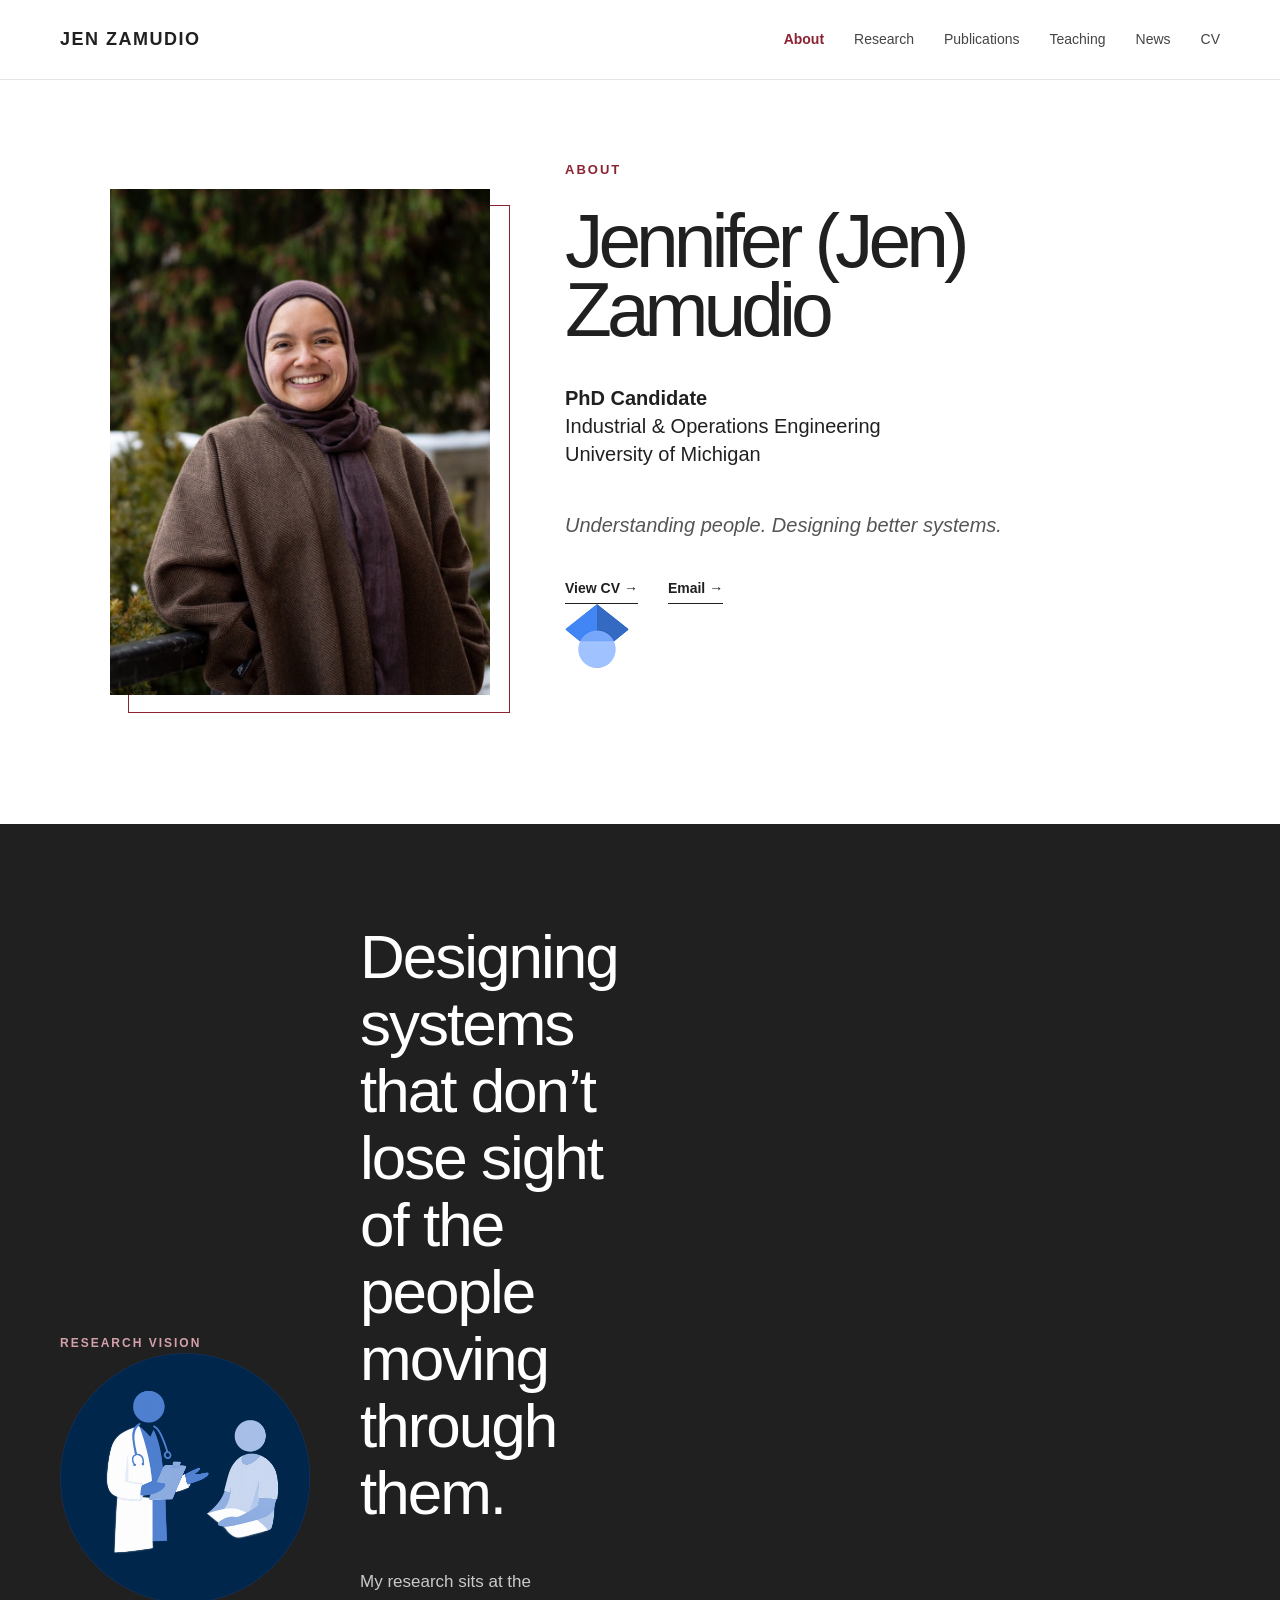
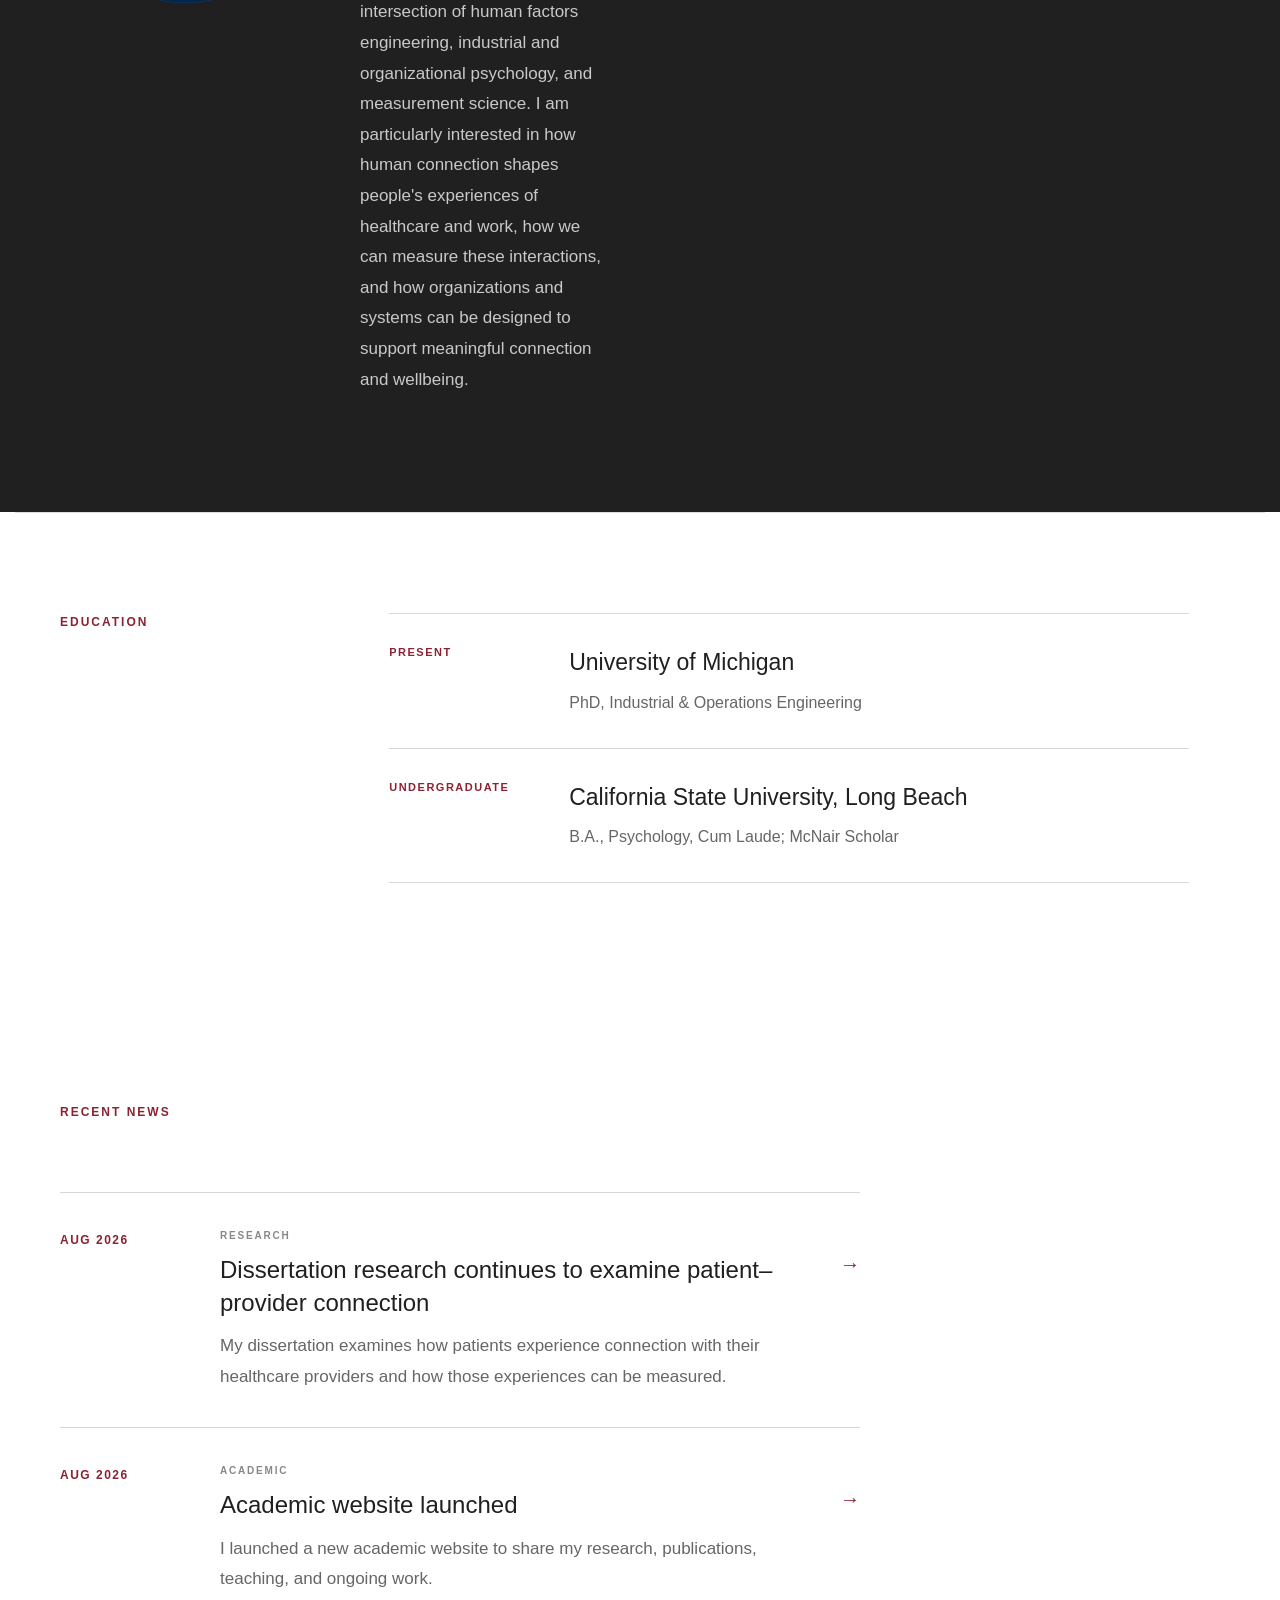
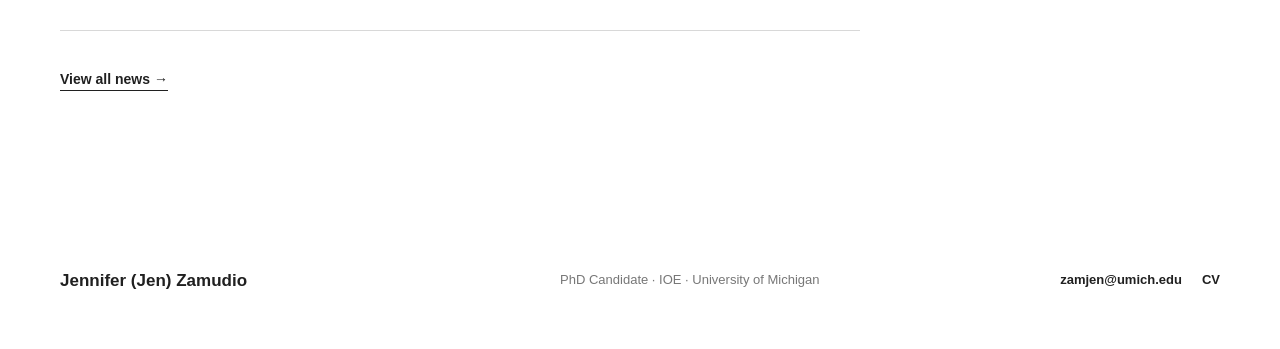
==== about.html @ b77c8943 "Update about.html" ====
<!DOCTYPE html>
<html lang="en">

<head>

    <meta charset="UTF-8">

    <meta
        name="viewport"
        content="width=device-width, initial-scale=1.0"
    >

    <title>About | Jen Zamudio</title>

    <link
        rel="stylesheet"
        href="style.css"
    >

</head>


<body>


<header class="site-header">

    <div class="nav-container">

        <a
            href="index.html"
            class="site-name"
        >
            JEN ZAMUDIO
        </a>


        <nav>
            <a href="about.html">About</a>
            <a href="research.html">Research</a>
            <a href="publications.html">Publications</a>
            <a href="teaching.html">Teaching</a>
            <a href="news.html">News</a>
            <a href="cv.html">CV</a>
        </nav>

    </div>

</header>



<main>


<!-- PROFILE HEADER -->

<section class="profile-header">

    <div class="profile-photo">

        <img
            src="jennifer-zamudio.jpg"
            alt="Jennifer Zamudio"
        >

    </div>


    <div class="profile-intro">

        <p class="eyebrow">
            ABOUT
        </p>

        <h1>
            Jennifer (Jen)<br>
            Zamudio
        </h1>

       <p class="profile-title">
    <b>PhD Candidate</b><br>
    <a href="https://ioe.engin.umich.edu/" target="_blank">
        Industrial & Operations Engineering<br>
        University of Michigan
    </a>
</p>

        <p class="profile-description">

          <em>Understanding people. Designing better systems.</em>

        </p>


        <div class="profile-links">

    <a href="cv.html">
        View CV →
    </a>

    <a href="mailto:zamjen@umich.edu">
        Email →
    </a>

</div>


<div class="social-links">

    <a
        href="https://scholar.google.com/citations?user=yQ9SQmwAAAAJ&hl=en"
        target="_blank"
        aria-label="Google Scholar"
    >
        <img
            src="google-scholar.png"
            alt="Google Scholar"
        >
    </a>


    <a
        href="https://www.linkedin.com/in/zamjen/"
        target="_blank"
        aria-label="LinkedIn"
    >
        <img
            src="linkedin.png"
            alt="LinkedIn"
        >
    </a>

</div>

    </div>

</section>


<!-- RESEARCH IDENTITY -->

    <section class="profile-highlight">

    <div class="research-vision-left">

        <div class="profile-highlight-label">
            RESEARCH VISION
        </div>

        <div class="research-photo">

            <img
                src="research-identity.png"
                alt="Research identity"
            >

        </div>

    </div>


    <div class="research-content">

        <blockquote>
            Designing systems that don’t lose sight of the people moving through them.
        </blockquote>

        <p>
            My research sits at the intersection of human factors engineering,
            industrial and organizational psychology, and measurement science.
            I am particularly interested in how human connection
            shapes people's experiences of healthcare and work,
            how we can measure these interactions,
            and how organizations and systems can be designed to
            support meaningful connection and wellbeing.
        </p>

    </div>

</section>

    
<!-- EDUCATION -->

<section class="profile-section education-section">

    <div class="profile-section-label">
        EDUCATION
    </div>


    <div class="profile-section-content">


        <div class="education-item">

            <div class="education-year">
                PRESENT
            </div>

            <div>

                <h3>
                    University of Michigan
                </h3>

                <p>
                    PhD, Industrial & Operations Engineering
                </p>

            </div>

        </div>


        <div class="education-item">

            <div class="education-year">
                UNDERGRADUATE
            </div>

            <div>

                <h3>
                    California State University, Long Beach
                </h3>

                <p>
                    B.A., Psychology, Cum Laude; McNair Scholar
                </p>

            </div>

        </div>


    </div>

</section>
<!-- =====================================================
     RECENT NEWS
     ===================================================== -->

<section class="recent-news">

    <div class="recent-news-header">

        <div class="featured-label">
            RECENT NEWS
        </div>

    </div>


    <!-- RECENT NEWS -->


    <div class="profile-section-content">

        <div id="homepage-news">
            <!-- News automatically inserted by main.js -->
        </div>


        <div class="recent-news-footer">

            <a href="news.html" class="text-link">
                View all news →
            </a>

        </div>

    </div>

</section>


<!-- FOOTER -->

<footer>

    <div class="footer-name">
        Jennifer (Jen) Zamudio
    </div>


    <div class="footer-info">

        PhD Candidate · IOE · University of Michigan

    </div>


    <div class="footer-links">

        <a href="mailto:">
            zamjen@umich.edu
        </a>

        <a href="cv.html">
            CV
        </a>

    </div>

</footer>


</main>


<script src="main.js"></script>


</body>

</html>
---- style.css ----
/* =========================================================
   JENNIFER ZAMUDIO — ACADEMIC WEBSITE
   ========================================================= */


/* =========================================================
   GLOBAL
   ========================================================= */

* {
    box-sizing: border-box;
}

html {
    scroll-behavior: smooth;
}

body {
    margin: 0;
    font-family: Arial, Helvetica, sans-serif;
    color: #202020;
    background: #ffffff;
    line-height: 1.6;
}

a {
    color: inherit;
    text-decoration: none;
}

img {
    max-width: 100%;
    display: block;
}


/* =========================================================
   HEADER
   ========================================================= */

.site-header {
    width: 100%;
    border-bottom: 1px solid #e5e5e5;
    background: #ffffff;
    position: relative;
    z-index: 10;
}

.nav-container {
    max-width: 1250px;
    margin: 0 auto;
    padding: 25px 45px;

    display: flex;
    align-items: center;
    justify-content: space-between;
    gap: 40px;
}

.site-name {
    font-size: 18px;
    font-weight: 700;
    letter-spacing: 1.5px;
    white-space: nowrap;
}

nav {
    display: flex;
    align-items: center;
    gap: 30px;
}

nav a {
    font-size: 14px;
    color: #444;
    transition: color 0.2s ease;
}

nav a:hover {
    color: #8b2332;
}

nav a.active {
    color: #8b2332;
    font-weight: 700;
}


/* =========================================================
   HOMEPAGE — HERO
   ========================================================= */

.hero {
    max-width: 1250px;
    margin: 0 auto;

    min-height: 650px;
    padding: 90px 45px;

    display: grid;
    grid-template-columns: 1.1fr 0.9fr;
    gap: 80px;
    align-items: center;
}

.hero-text {
    max-width: 700px;
}

.eyebrow {
    margin: 0 0 25px 0;

    font-size: 13px;
    font-weight: 700;
    letter-spacing: 2px;

    color: #8b2332;
}

.hero h1 {
    margin: 0;

    font-size: clamp(64px, 8vw, 112px);
    line-height: 0.9;
    letter-spacing: -5px;
    font-weight: 700;
}

.hero h2 {
    max-width: 650px;

    margin: 40px 0 25px;

    font-size: clamp(25px, 3vw, 40px);
    line-height: 1.2;
    font-weight: 400;
}

.hero-description {
    max-width: 600px;

    margin: 0;

    font-size: 18px;
    line-height: 1.7;
    color: #555;
}

.hero-buttons {
    margin-top: 40px;

    display: flex;
    align-items: center;
    gap: 30px;
}

.button {
    display: inline-block;

    padding: 14px 25px;

    background: #8b2332;
    color: white;

    font-size: 14px;
    font-weight: 700;

    transition: all 0.2s ease;
}

.button:hover {
    background: #651724;
    transform: translateY(-2px);
}

.text-link {
    font-size: 14px;
    font-weight: 700;

    border-bottom: 1px solid #202020;

    padding-bottom: 3px;

    transition: all 0.2s ease;
}

.text-link:hover {
    color: #8b2332;
    border-color: #8b2332;
}


/* =========================================================
   HOMEPAGE — HERO PHOTO
   ========================================================= */

.hero-image {
    width: 100%;
    position: relative;
}

.hero-image img {
    width: 100%;
    aspect-ratio: 4 / 5;

    object-fit: cover;

    display: block;

    filter: grayscale(8%);

    transition: transform 0.4s ease;
}

.hero-image::after {
    content: "";

    position: absolute;

    left: 18px;
    bottom: -18px;

    width: 100%;
    height: 100%;

    border: 1px solid #8b2332;

    z-index: -1;
}

.hero-image:hover img {
    transform: translate(-4px, -4px);
}


/* =========================================================
   HOMEPAGE — RECENT NEWS
   ========================================================= */

.recent-news {
    max-width: 1250px;
    margin: 0 auto;
    padding: 120px 45px;
}

.recent-news-header {
    display: grid;
    grid-template-columns: 0.35fr 1fr;
    gap: 80px;
    margin-bottom: 70px;
}

.recent-news-header h2 {
    max-width: 800px;
    margin: 0;

    font-size: clamp(38px, 5vw, 65px);
    line-height: 1.05;
    letter-spacing: -2px;
    font-weight: 500;
}

.recent-news-intro {
    max-width: 700px;
    margin: 35px 0 0;

    font-size: 18px;
    line-height: 1.7;
    color: #666;
}


/* ---------- NEWS ITEMS ---------- */

.homepage-news-item {
    display: grid;
    grid-template-columns: 120px 1fr auto;
    gap: 40px;

    padding: 35px 0;

    border-top: 1px solid #d8d8d8;

    align-items: start;

    transition: padding-left 0.2s ease;
}

.homepage-news-item:last-child {
    border-bottom: 1px solid #d8d8d8;
}

.homepage-news-item:hover {
    padding-left: 8px;
}

.homepage-news-date {
    padding-top: 3px;

    font-size: 12px;
    font-weight: 700;
    letter-spacing: 1.5px;

    color: #8b2332;
}

.homepage-news-content {
    max-width: 800px;
}

.homepage-news-category {
    display: block;

    margin-bottom: 10px;

    font-size: 10px;
    font-weight: 700;
    letter-spacing: 1.8px;

    color: #888;
}

.homepage-news-content h3 {
    margin: 0;

    font-size: 24px;
    line-height: 1.35;
    font-weight: 500;
}

.homepage-news-content p {
    max-width: 700px;

    margin: 12px 0 0;

    font-size: 15px;
    line-height: 1.7;

    color: #666;
}

.homepage-news-arrow {
    padding-top: 20px;

    font-size: 20px;
    font-weight: 700;

    color: #8b2332;

    transition: transform 0.2s ease;
}

.homepage-news-item:hover .homepage-news-arrow {
    transform: translateX(5px);
}

.recent-news-footer {
    margin-top: 35px;
}

/* =========================================================
   HOMEPAGE — RESEARCH INTRO
   ========================================================= */

.research-intro {
    background: #f5f5f3;

    padding: 110px 45px;
}

.research-intro > * {
    max-width: 1250px;
    margin-left: auto;
    margin-right: auto;
}

.section-label {
    margin-bottom: 25px;

    font-size: 12px;
    font-weight: 700;
    letter-spacing: 2px;

    color: #8b2332;
}

.research-intro > h2 {
    max-width: 850px;

    margin-top: 0;

    font-size: clamp(35px, 5vw, 62px);
    line-height: 1.1;
    letter-spacing: -2px;

    font-weight: 500;
}

.section-description {
    max-width: 700px;

    margin-top: 30px;

    color: #666;
    font-size: 18px;
}


/* =========================================================
   HOMEPAGE — RESEARCH CARDS
   ========================================================= */

.research-grid {
    max-width: 1250px;

    margin-top: 70px;

    display: grid;
    grid-template-columns: repeat(3, 1fr);
    gap: 25px;
}

.research-card {
    display: flex;
    flex-direction: column;

    min-height: 360px;

    padding: 35px;

    background: white;

    border-top: 4px solid #8b2332;

    transition:
        transform 0.25s ease,
        box-shadow 0.25s ease;
}

.research-card:hover {
    transform: translateY(-6px);

    box-shadow:
        0 15px 35px rgba(0, 0, 0, 0.08);
}

.card-number {
    font-size: 13px;
    color: #8b2332;
    font-weight: 700;
}

.research-card h3 {
    margin: 50px 0 20px;

    font-size: 30px;
    line-height: 1.15;
}

.research-card p {
    margin: 0;

    color: #666;
    font-size: 16px;
}

.card-link {
    margin-top: auto;

    padding-top: 30px;

    font-size: 14px;
    font-weight: 700;
}


/* =========================================================
   HOMEPAGE — FEATURED RESEARCH
   ========================================================= */

.featured {
    max-width: 1250px;

    margin: 0 auto;

    padding: 120px 45px;

    display: grid;

    grid-template-columns: 0.35fr 1fr;

    gap: 80px;
}

.featured-label {
    font-size: 12px;
    font-weight: 700;
    letter-spacing: 2px;
    color: #8b2332;
}

.featured-content {
    max-width: 800px;
}

.featured-kicker {
    margin: 0 0 20px;

    font-size: 12px;
    font-weight: 700;
    letter-spacing: 2px;

    color: #888;
}

.featured h2 {
    margin: 0;

    font-size: clamp(38px, 5vw, 65px);

    line-height: 1.05;

    letter-spacing: -2px;

    font-weight: 500;
}

.featured-content > p:not(.featured-kicker) {
    max-width: 700px;

    margin: 35px 0;

    font-size: 18px;

    color: #666;
}


/* =========================================================
   HOMEPAGE — APPROACH
   ========================================================= */

.approach {
    background: #202020;

    color: white;

    padding: 100px 45px;
}

.approach > .section-label {
    max-width: 1250px;

    margin-left: auto;
    margin-right: auto;

    color: #d4a0aa;
}

.approach-grid {
    max-width: 1250px;

    margin: 50px auto 0;

    display: grid;

    grid-template-columns: repeat(3, 1fr);

    gap: 60px;
}

.approach-grid h3 {
    margin: 0 0 20px;

    font-size: 28px;

    font-weight: 500;
}

.approach-grid p {
    margin: 0;

    color: #c8c8c8;

    font-size: 16px;
}


/* =========================================================
   PUBLICATIONS PAGE
   ========================================================= */


/* ---------- PUBLICATIONS HERO ---------- */

.publications-page {
    width: 100%;
}

.publications-hero {
    max-width: 1250px;
    margin: 0 auto;

    padding: 100px 45px 85px;
}

.publications-hero .section-label {
    margin-bottom: 25px;
}

.publications-hero h1 {
    max-width: 950px;

    margin: 0;

    font-size: clamp(45px, 6vw, 78px);

    line-height: 1.02;

    letter-spacing: -3px;

    font-weight: 500;
}

.publications-intro {
    max-width: 700px;

    margin: 35px 0 25px;

    color: #666;

    font-size: 19px;

    line-height: 1.75;
}

.scholar-link {
    display: inline-block;

    margin-top: 15px;

    font-size: 14px;

    font-weight: 700;

    border-bottom: 1px solid #202020;

    padding-bottom: 4px;

    transition:
        color 0.2s ease,
        border-color 0.2s ease;
}

.scholar-link:hover {
    color: #8b2332;

    border-color: #8b2332;
}


/* ---------- PUBLICATION FILTERS ---------- */

.publication-filters {
    background: #f5f5f3;

    padding: 55px 45px 60px;

    border-top: 1px solid #e5e5e5;

    border-bottom: 1px solid #e5e5e5;
}

.filter-label {
    max-width: 1250px;

    margin: 0 auto 25px;

    font-size: 11px;

    font-weight: 700;

    letter-spacing: 2px;

    color: #777;
}

.filter-buttons {
    max-width: 1250px;

    margin: 0 auto;

    display: flex;

    flex-wrap: wrap;

    gap: 10px;
}

.filter-button {
    appearance: none;

    border: 1px solid #cfcfcf;

    background: #ffffff;

    color: #444;

    padding: 10px 17px;

    font-family: inherit;

    font-size: 11px;

    font-weight: 700;

    letter-spacing: 1px;

    cursor: pointer;

    transition:
        background 0.2s ease,
        color 0.2s ease,
        border-color 0.2s ease;
}

.filter-button:hover {
    border-color: #8b2332;

    color: #8b2332;
}

.filter-button.active {
    background: #8b2332;

    border-color: #8b2332;

    color: #ffffff;
}


/* ---------- PUBLICATION SECTIONS ---------- */

.publication-section {
    max-width: 1250px;

    margin: 0 auto;

    padding: 105px 45px;
}

.publication-section + .publication-section {
    border-top: 1px solid #e0e0e0;
}

.publication-section-heading {
    max-width: 850px;

    margin-bottom: 60px;
}

.publication-section-heading .section-label {
    margin-bottom: 20px;
}

.publication-section-heading h2 {
    margin: 0;

    font-size: clamp(38px, 5vw, 62px);

    line-height: 1.05;

    letter-spacing: -2px;

    font-weight: 500;
}

.publication-section-heading > p:not(.section-label) {
    max-width: 700px;

    margin: 25px 0 0;

    color: #666;

    font-size: 17px;

    line-height: 1.75;
}


/* ---------- PUBLICATION CARD ---------- */

.publication {
    display: grid;

    grid-template-columns: 100px 1fr;

    gap: 45px;

    padding: 50px 0;

    border-top: 1px solid #d8d8d8;

    transition:
        opacity 0.2s ease,
        transform 0.2s ease;
}

.publication:last-child {
    border-bottom: 1px solid #d8d8d8;
}

.publication-year {
    padding-top: 5px;

    font-size: 13px;

    font-weight: 700;

    letter-spacing: 1px;

    color: #8b2332;
}

.publication-content {
    max-width: 850px;
}

.publication-status {
    margin: 0 0 12px;

    font-size: 11px;

    font-weight: 700;

    letter-spacing: 1.8px;

    color: #8b2332;
}

.publication-content h3 {
    margin: 0;

    font-size: 25px;

    line-height: 1.35;

    font-weight: 500;

    color: #202020;
}

.authors {
    margin: 18px 0 0;

    font-size: 15px;

    line-height: 1.6;

    color: #555;
}

.journal {
    margin: 10px 0 0;

    font-size: 15px;

    color: #666;
}


/* =========================================================
   PUBLICATION TAGS
   ========================================================= */

.publication-tags {
    display: flex;
    flex-wrap: wrap;
    gap: 8px;
    margin-top: 22px;
}

.publication-tags .tag {
    display: inline-block;

    padding: 5px 9px;

    border: 1px solid #d6d6d6;
    background: #fafafa;

    color: #555;

    font-size: 10px;
    font-weight: 700;
    letter-spacing: 1.2px;
    line-height: 1.2;

    white-space: nowrap;

    transition:
        color 0.2s ease,
        border-color 0.2s ease,
        background 0.2s ease;
}

/* ALL TAGS behave identically */

.publication-tags .tag:hover {
    color: #8b2332;
    border-color: #8b2332;
    background: #ffffff;
}

/* ---------- PAPER LINKS ---------- */

.paper-link {
    display: inline-block;

    margin-top: 28px;

    font-size: 12px;

    font-weight: 700;

    letter-spacing: 0.5px;

    border-bottom: 1px solid #202020;

    padding-bottom: 3px;

    transition:
        color 0.2s ease,
        border-color 0.2s ease;
}

.paper-link:hover {
    color: #8b2332;

    border-color: #8b2332;
}


/* ---------- RESEARCH IN PROGRESS ---------- */

.research-in-progress {
    background: #f5f5f3;

    max-width: none;

    padding-left: max(45px, calc((100% - 1160px) / 2));

    padding-right: max(45px, calc((100% - 1160px) / 2));
}

.research-in-progress .publication {
    max-width: 1250px;
}


/* =========================================================
   ABOUT / PROFILE PAGE
   ========================================================= */


/* ---------- PROFILE HEADER ---------- */

.profile-header {
    max-width: 1150px;
    margin: 0 auto;

    padding: 80px 45px 100px;

    display: grid;

    grid-template-columns: 380px 1fr;

    gap: 75px;

    align-items: center;
}

.profile-photo {
    position: relative;

    width: 380px;

    max-width: 100%;
}

.profile-photo img {
    width: 100%;

    aspect-ratio: 3 / 4;

    object-fit: cover;

    display: block;
}

.profile-photo::after {
    content: "";

    position: absolute;

    left: 18px;
    bottom: -18px;

    width: 100%;
    height: 100%;

    border: 1px solid #8b2332;

    z-index: -1;
}

.profile-intro {
    max-width: 650px;
}

.profile-intro h1 {
    margin: 0;

    font-size: clamp(55px, 6vw, 82px);

    line-height: 0.9;

    letter-spacing: -5px;

    font-weight: 500;
}

.profile-title {
    margin: 40px 0 5px;

    font-size: 20px;

    line-height: 1.4;

    font-weight: 500;
}

.profile-affiliation {
    margin: 0;

    color: #777;

    font-size: 16px;
}

.profile-description {
    max-width: 600px;

    margin-top: 40px;

    font-size: 20px;

    line-height: 1.7;

    color: #555;
}

.profile-links {
    display: flex;

    gap: 30px;

    margin-top: 35px;
}

.profile-links a {
    font-size: 14px;

    font-weight: 700;

    border-bottom: 1px solid #202020;

    padding-bottom: 4px;
}

.profile-links a:hover {
    color: #8b2332;

    border-color: #8b2332;
}


/* ---------- PROFILE SECTIONS ---------- */

.profile-section {
    padding: 100px 45px;

    border-top: 1px solid #dedede;

    display: grid;

    grid-template-columns: 0.3fr 1fr;

    gap: 80px;

    max-width: 1250px;

    margin: 0 auto;
}

.profile-section-label,
.profile-highlight-label {
    font-size: 12px;

    font-weight: 700;

    letter-spacing: 2px;

    color: #8b2332;
}

.profile-section-content {
    max-width: 800px;
}

.profile-section-content h2 {
    margin: 0 0 30px;

    font-size: clamp(35px, 5vw, 60px);

    line-height: 1.05;

    letter-spacing: -2px;

    font-weight: 500;
}

.profile-section-content p {
    max-width: 750px;

    font-size: 17px;

    line-height: 1.8;

    color: #666;
}


/* ---------- INTERESTS ---------- */

.interest-list {
    margin-top: 55px;

    border-top: 1px solid #d8d8d8;
}

.interest-list div {
    padding: 20px 0;

    border-bottom: 1px solid #d8d8d8;

    display: flex;

    align-items: center;

    gap: 30px;

    font-size: 17px;

    font-weight: 500;
}

.interest-list span {
    width: 35px;

    font-size: 12px;

    font-weight: 700;

    color: #8b2332;
}


/* ---------- RESEARCH VISION ---------- */

.profile-highlight {
    background: #202020;

    color: white;

    padding: 100px max(45px, calc((100% - 1160px) / 2));

    display: grid;

    grid-template-columns: 0.3fr 250px 1fr;

    gap: 50px;

    align-items: center;
}

.profile-highlight blockquote {
    margin: 0;

    max-width: 850px;

    font-size: clamp(35px, 5vw, 62px);

    line-height: 1.08;

    letter-spacing: -2px;

    font-weight: 400;
}

.profile-highlight p {
    max-width: 700px;

    margin-top: 40px;

    color: #c9c9c9;

    font-size: 17px;

    line-height: 1.8;
}

.profile-highlight-label {
    color: #d4a0aa;
}


/* ---------- EDUCATION ---------- */

.education-item {
    display: grid;

    grid-template-columns: 150px 1fr;

    gap: 30px;

    padding: 30px 0;

    border-top: 1px solid #d8d8d8;
}

.education-item:last-child {
    border-bottom: 1px solid #d8d8d8;
}

.education-year {
    font-size: 11px;

    font-weight: 700;

    letter-spacing: 1.5px;

    color: #8b2332;
}

.education-item h3 {
    margin: 0 0 8px;

    font-size: 23px;

    font-weight: 500;
}

.education-item p {
    margin: 0;

    font-size: 16px;

    color: #666;
}


/* ---------- BACKGROUND ---------- */

.background-section {
    padding-bottom: 130px;
}


/* =========================================================
   FOOTER
   ========================================================= */

footer {
    max-width: 1250px;

    margin: 0 auto;

    padding: 55px 45px;

    display: grid;

    grid-template-columns: 1fr 1fr auto;

    align-items: center;

    gap: 30px;
}

.footer-name {
    font-size: 17px;
    font-weight: 700;
}

.footer-info {
    color: #777;
    font-size: 13px;
}

.footer-links {
    display: flex;
    gap: 20px;
}

.footer-links a {
    font-size: 13px;
    font-weight: 700;
}

.footer-links a:hover {
    color: #8b2332;
}


/* =========================================================
   TABLET — 900px
   ========================================================= */

@media (max-width: 900px) {

    /* ---------- HEADER ---------- */

    .nav-container {
        padding: 20px 25px;
    }

    nav {
        gap: 15px;
    }

    nav a {
        font-size: 12px;
    }


    /* ---------- HOMEPAGE ---------- */

    .hero {
        grid-template-columns: 1fr;

        padding: 70px 25px;

        gap: 50px;
    }

    .hero-image-placeholder {
        max-width: 450px;
    }

    .research-intro {
        padding: 80px 25px;
    }

    .research-grid {
        grid-template-columns: 1fr;
    }

    .featured {
        padding: 90px 25px;

        grid-template-columns: 1fr;

        gap: 30px;
    }

    .approach {
        padding: 80px 25px;
    }

    .approach-grid {
        grid-template-columns: 1fr;

        gap: 45px;
    }

       /* ---------- RECENT NEWS ---------- */

    .recent-news {
        padding: 70px 20px;
    }

    .recent-news-header h2 {
        font-size: 42px;
    }

    .recent-news-intro {
        font-size: 16px;
    }

    .homepage-news-item {
        grid-template-columns: 1fr auto;
        gap: 8px 20px;
        padding: 30px 0;
    }

    .homepage-news-date {
        grid-column: 1 / -1;
    }

    .homepage-news-content h3 {
        font-size: 21px;
    }

    .homepage-news-content p {
        font-size: 14px;
    }

    .homepage-news-arrow {
        grid-column: 2;
        grid-row: 2;
    }

    /* ---------- PUBLICATIONS ---------- */

    .publications-hero {
        padding: 75px 25px 65px;
    }

    .publication-filters {
        padding: 45px 25px 50px;
    }

    .publication-section {
        padding: 80px 25px;
    }

    .publication {
        grid-template-columns: 75px 1fr;

        gap: 30px;
    }

    .research-in-progress {
        padding-left: 25px;
        padding-right: 25px;
    }


    /* ---------- ABOUT ---------- */

    .profile-header {
        padding: 70px 25px 100px;

        grid-template-columns: 1fr;

        gap: 60px;
    }

    .profile-photo {
        max-width: 500px;
    }

    .profile-section {
        padding: 80px 25px;

        grid-template-columns: 1fr;

        gap: 35px;
    }

    .profile-highlight {
        padding: 80px 25px;

        grid-template-columns: 1fr;

        gap: 35px;
    }


    /* ---------- FOOTER ---------- */

    footer {
        padding: 45px 25px;

        grid-template-columns: 1fr;
    }
}


/* =========================================================
   MOBILE — 600px
   ========================================================= */

@media (max-width: 600px) {

    /* ---------- HEADER ---------- */

    .nav-container {
        flex-direction: column;
        align-items: flex-start;
    }

    nav {
        flex-wrap: wrap;

        gap: 12px 18px;
    }


    /* ---------- HOMEPAGE ---------- */

    .hero {
        padding-top: 55px;
    }

    .hero h1 {
        font-size: 65px;

        letter-spacing: -3px;
    }

    .hero h2 {
        font-size: 27px;
    }

    .hero-description {
        font-size: 16px;
    }

    .hero-buttons {
        flex-direction: column;

        align-items: flex-start;

        gap: 20px;
    }

    .research-intro > h2 {
        font-size: 40px;
    }

    .featured h2 {
        font-size: 42px;
    }


    /* ---------- PUBLICATIONS ---------- */

    .publications-hero {
        padding: 60px 20px 55px;
    }

    .publications-hero h1 {
        font-size: 43px;

        letter-spacing: -2px;
    }

    .publications-intro {
        font-size: 16px;

        line-height: 1.7;
    }

    .publication-filters {
        padding: 40px 20px 45px;
    }

    .filter-buttons {
        gap: 8px;
    }

    .filter-button {
        padding: 9px 12px;

        font-size: 9px;
    }

    .publication-section {
        padding: 65px 20px;
    }

    .publication-section-heading {
        margin-bottom: 40px;
    }

    .publication-section-heading h2 {
        font-size: 40px;
    }

    .publication-section-heading > p:not(.section-label) {
        font-size: 16px;
    }

    .publication {
        grid-template-columns: 1fr;

        gap: 12px;

        padding: 35px 0;
    }

    .publication-year {
        padding-top: 0;

        font-size: 12px;
    }

    .publication-content h3 {
        font-size: 21px;

        line-height: 1.4;
    }

    .authors,
    .journal {
        font-size: 14px;
    }

    .publication-tags {
        margin-top: 20px;

        gap: 6px;
    }

    .tag {
        font-size: 8px;

        padding: 5px 7px;
    }

    .research-in-progress {
        padding-left: 20px;
        padding-right: 20px;
    }


    /* ---------- ABOUT ---------- */

    .profile-header {
        padding-top: 55px;
    }

    .profile-intro h1 {
        font-size: 65px;

        letter-spacing: -3px;
    }

    .profile-description {
        font-size: 17px;
    }

    .profile-section-content h2 {
        font-size: 40px;
    }

    .profile-highlight blockquote {
        font-size: 40px;
    }

    .education-item {
        grid-template-columns: 1fr;

        gap: 8px;
    }

    .interest-list div {
        align-items: flex-start;
    }
}


/* =========================================================
   VERY SMALL SCREENS — 400px
   ========================================================= */

@media (max-width: 400px) {

    .site-name {
        font-size: 16px;
    }

    nav {
        gap: 10px 14px;
    }

    nav a {
        font-size: 11px;
    }

    .hero h1 {
        font-size: 57px;
    }

    .publications-hero h1 {
        font-size: 38px;
    }

    .publication-content h3 {
        font-size: 20px;
    }

    .filter-button {
        padding: 8px 10px;
    }
}

/* =========================================================
   RESEARCH PAGE
   ========================================================= */


/* ---------- RESEARCH HERO ---------- */

.research-page {
    width: 100%;
}

.research-page-hero {
    max-width: 1250px;
    margin: 0 auto;

    padding: 100px 45px 115px;
}

.research-page-hero-inner {
    max-width: 1050px;
}

.research-page-hero h1 {
    max-width: 950px;

    margin: 0;

    font-size: clamp(52px, 7vw, 90px);

    line-height: 0.98;

    letter-spacing: -4px;

    font-weight: 500;
}

.research-page-intro {
    max-width: 720px;

    margin: 40px 0 0;

    color: #666;

    font-size: 20px;

    line-height: 1.75;
}


/* ---------- RESEARCH PROGRAM ---------- */

.research-program {
    background: #f5f5f3;

    padding: 110px max(45px, calc((100% - 1160px) / 2));

    display: grid;

    grid-template-columns: 0.3fr 1fr;

    gap: 80px;
}

.research-program-label {
    font-size: 12px;

    font-weight: 700;

    letter-spacing: 2px;

    color: #8b2332;
}

.research-program-content {
    max-width: 800px;
}

.research-program-content h2 {
    margin: 0 0 35px;

    font-size: clamp(38px, 5vw, 62px);

    line-height: 1.05;

    letter-spacing: -2px;

    font-weight: 500;
}

.research-program-content p {
    max-width: 720px;

    margin: 0 0 25px;

    color: #666;

    font-size: 17px;

    line-height: 1.8;
}

.research-program-content blockquote {
    max-width: 760px;

    margin: 45px 0 0;

    padding-left: 30px;

    border-left: 3px solid #8b2332;

    font-size: clamp(25px, 3vw, 38px);

    line-height: 1.3;

    letter-spacing: -1px;

    font-weight: 400;

    color: #202020;
}


/* ---------- RESEARCH AREAS ---------- */

.research-areas {
    max-width: 1250px;

    margin: 0 auto;

    padding: 120px 45px;
}

.research-areas-header {
    max-width: 800px;

    margin-bottom: 70px;
}

.research-areas-header h2 {
    margin: 0;

    font-size: clamp(40px, 5vw, 65px);

    line-height: 1.05;

    letter-spacing: -2px;

    font-weight: 500;
}

.research-area-grid {
    display: grid;

    grid-template-columns: repeat(3, 1fr);

    gap: 25px;
}

.research-area-card {
    min-height: 390px;

    padding: 35px;

    border-top: 4px solid #8b2332;

    background: #f5f5f3;

    display: flex;

    flex-direction: column;
}

.research-area-number {
    font-size: 13px;

    font-weight: 700;

    color: #8b2332;
}

.research-area-card h3 {
    margin: 45px 0 20px;

    font-size: 29px;

    line-height: 1.15;

    font-weight: 500;
}

.research-area-card p {
    margin: 0;

    color: #666;

    font-size: 16px;

    line-height: 1.7;
}

.research-area-keywords {
    margin-top: auto;

    padding-top: 30px;

    color: #888;

    font-size: 11px;

    line-height: 1.6;

    letter-spacing: 0.3px;
}


/* ---------- PROJECTS ---------- */

.projects-section {
    max-width: 1250px;

    margin: 0 auto;

    padding: 120px 45px;
}

.projects-header {
    max-width: 850px;

    margin-bottom: 75px;
}

.projects-header h2 {
    margin: 0;

    font-size: clamp(40px, 5vw, 65px);

    line-height: 1.05;

    letter-spacing: -2px;

    font-weight: 500;
}

.projects-header > p:not(.section-label) {
    max-width: 700px;

    margin: 30px 0 0;

    color: #666;

    font-size: 17px;

    line-height: 1.75;
}


/* ---------- PROJECT ROW ---------- */

.project-list {
    border-top: 1px solid #d8d8d8;
}

.research-project {
    border-bottom: 1px solid #d8d8d8;
}


/* ---------- PROJECT TOGGLE ---------- */

.project-toggle {
    width: 100%;

    padding: 32px 0;

    border: 0;

    background: transparent;

    color: #202020;

    display: grid;

    grid-template-columns: 60px 1fr auto 35px;

    align-items: center;

    gap: 25px;

    text-align: left;

    font-family: inherit;

    cursor: pointer;
}

.project-toggle:hover .project-title {
    color: #8b2332;
}

.project-number {
    font-size: 12px;

    font-weight: 700;

    color: #8b2332;
}

.project-title {
    font-size: 25px;

    line-height: 1.3;

    font-weight: 500;

    transition: color 0.2s ease;
}

.project-type {
    font-size: 10px;

    font-weight: 700;

    letter-spacing: 1.5px;

    color: #888;

    text-align: right;
}

.project-arrow {
    width: 30px;

    height: 30px;

    border: 1px solid #cfcfcf;

    display: flex;

    align-items: center;

    justify-content: center;

    font-size: 20px;

    font-weight: 300;

    line-height: 1;

    transition:
        transform 0.25s ease,
        background 0.25s ease,
        color 0.25s ease,
        border-color 0.25s ease;
}


/* ---------- EXPANDED PROJECT ---------- */

.project-toggle[aria-expanded="true"] .project-arrow {
    transform: rotate(45deg);

    background: #8b2332;

    color: white;

    border-color: #8b2332;
}

.project-details {
    display: grid;

    grid-template-rows: 0fr;

    transition: grid-template-rows 0.35s ease;
}

.project-details-inner {
    overflow: hidden;

    min-height: 0;

    display: grid;

    grid-template-columns: 1fr 280px;

    gap: 80px;

    padding-left: 85px;

    padding-right: 55px;
}

.project-toggle[aria-expanded="true"] + .project-details {
    grid-template-rows: 1fr;
}

.project-toggle[aria-expanded="true"] + .project-details .project-details-inner {
    padding-bottom: 55px;
}


/* ---------- PROJECT CONTENT ---------- */

.project-details-main {
    max-width: 720px;
}

.project-kicker {
    margin: 0 0 15px;

    font-size: 11px;

    font-weight: 700;

    letter-spacing: 1.8px;

    color: #8b2332;
}

.project-details-main h3 {
    margin: 0 0 30px;

    font-size: 35px;

    line-height: 1.15;

    letter-spacing: -1px;

    font-weight: 500;
}

.project-details-main p:not(.project-kicker) {
    margin: 0 0 22px;

    color: #666;

    font-size: 16px;

    line-height: 1.8;
}


/* ---------- PROJECT META ---------- */

.project-details-meta {
    border-top: 1px solid #d8d8d8;
}

.project-details-meta div {
    padding: 20px 0;

    border-bottom: 1px solid #d8d8d8;
}

.project-details-meta span {
    display: block;

    margin-bottom: 6px;

    font-size: 10px;

    font-weight: 700;

    letter-spacing: 1.5px;

    color: #8b2332;
}

.project-details-meta strong {
    display: block;

    font-size: 14px;

    line-height: 1.5;

    font-weight: 500;

    color: #555;
}


/* ---------- RESEARCH METHODS ---------- */

.research-methods {
    background: #202020;

    color: white;

    padding: 110px max(45px, calc((100% - 1160px) / 2));

    display: grid;

    grid-template-columns: 0.3fr 1fr;

    gap: 80px;
}

.research-methods-label {
    font-size: 12px;

    font-weight: 700;

    letter-spacing: 2px;

    color: #d4a0aa;
}

.research-methods-content {
    max-width: 850px;
}

.research-methods-content h2 {
    margin: 0 0 65px;

    font-size: clamp(40px, 5vw, 65px);

    line-height: 1.05;

    letter-spacing: -2px;

    font-weight: 400;
}

.research-method-grid {
    display: grid;

    grid-template-columns: repeat(3, 1fr);

    gap: 50px;
}

.research-method {
    border-top: 1px solid #555;

    padding-top: 25px;
}

.research-method > span {
    font-size: 11px;

    font-weight: 700;

    letter-spacing: 1px;

    color: #d4a0aa;
}

.research-method h3 {
    margin: 30px 0 15px;

    font-size: 28px;

    font-weight: 400;
}

.research-method p {
    margin: 0;

    color: #c8c8c8;

    font-size: 15px;

    line-height: 1.7;
}


/* ---------- COLLABORATION ---------- */

.research-collaboration {
    max-width: 1250px;

    margin: 0 auto;

    padding: 120px 45px 140px;
}

.research-collaboration h2 {
    max-width: 850px;

    margin: 0;

    font-size: clamp(40px, 5vw, 65px);

    line-height: 1.05;

    letter-spacing: -2px;

    font-weight: 500;
}

.research-collaboration > p:not(.section-label) {
    max-width: 700px;

    margin: 35px 0;

    color: #666;

    font-size: 17px;

    line-height: 1.8;
}


/* =========================================================
   RESEARCH PAGE — TABLET
   ========================================================= */

@media (max-width: 900px) {

    .research-page-hero {
        padding: 75px 25px 90px;
    }

    .research-program {
        padding: 80px 25px;

        grid-template-columns: 1fr;

        gap: 35px;
    }

    .research-areas {
        padding: 90px 25px;
    }

    .research-area-grid {
        grid-template-columns: 1fr;
    }

    .research-area-card {
        min-height: auto;
    }

    .projects-section {
        padding: 90px 25px;
    }

    .project-toggle {
        grid-template-columns: 50px 1fr 30px;

        gap: 20px;
    }

    .project-type {
        display: none;
    }

    .project-details-inner {
        grid-template-columns: 1fr;

        gap: 45px;

        padding-left: 70px;

        padding-right: 30px;
    }

    .research-methods {
        padding: 80px 25px;

        grid-template-columns: 1fr;

        gap: 35px;
    }

    .research-collaboration {
        padding: 90px 25px 110px;
    }
}


/* =========================================================
   RESEARCH PAGE — MOBILE
   ========================================================= */

@media (max-width: 600px) {

    .research-page-hero {
        padding: 60px 20px 70px;
    }

    .research-page-hero h1 {
        font-size: 45px;

        letter-spacing: -2px;
    }

    .research-page-intro {
        margin-top: 30px;

        font-size: 17px;
    }

    .research-program {
        padding: 65px 20px;
    }

    .research-program-content h2 {
        font-size: 40px;
    }

    .research-program-content blockquote {
        font-size: 27px;

        padding-left: 20px;
    }

    .research-areas {
        padding: 70px 20px;
    }

    .research-areas-header {
        margin-bottom: 45px;
    }

    .research-areas-header h2 {
        font-size: 40px;
    }

    .research-area-card {
        padding: 30px;
    }

    .research-area-card h3 {
        margin-top: 35px;

        font-size: 27px;
    }

    .projects-section {
        padding: 70px 20px;
    }

    .projects-header {
        margin-bottom: 50px;
    }

    .projects-header h2 {
        font-size: 40px;
    }

    .project-toggle {
        grid-template-columns: 35px 1fr 30px;

        gap: 12px;

        padding: 25px 0;
    }

    .project-title {
        font-size: 19px;
    }

    .project-number {
        font-size: 10px;
    }

    .project-details-inner {
        padding-left: 47px;

        padding-right: 10px;

        gap: 35px;
    }

    .project-toggle[aria-expanded="true"] + .project-details .project-details-inner {
        padding-bottom: 40px;
    }

    .project-details-main h3 {
        font-size: 28px;
    }

    .project-details-main p:not(.project-kicker) {
        font-size: 15px;
    }

    .research-methods {
        padding: 70px 20px;
    }

    .research-methods-content h2 {
        font-size: 40px;

        margin-bottom: 45px;
    }

    .research-method-grid {
        grid-template-columns: 1fr;

        gap: 40px;
    }

    .research-collaboration {
        padding: 70px 20px 90px;
    }

    .research-collaboration h2 {
        font-size: 40px;
    }
}

/* =========================================================
   NEWS PAGE
   ========================================================= */

.news-page {
    width: 100%;
}


/* ---------- NEWS HERO ---------- */

.news-hero {
    max-width: 1250px;
    margin: 0 auto;

    padding: 100px 45px 85px;
}

.news-hero .section-label {
    margin-bottom: 25px;
}

.news-hero h1 {
    max-width: 900px;

    margin: 0;

    font-size: clamp(48px, 6vw, 80px);

    line-height: 1.02;

    letter-spacing: -3px;

    font-weight: 500;
}

.news-intro {
    max-width: 700px;

    margin: 35px 0 0;

    color: #666;

    font-size: 19px;

    line-height: 1.75;
}


/* ---------- NEWS ARCHIVE ---------- */

.news-archive {
    max-width: 1250px;

    margin: 0 auto;

    padding: 0 45px 120px;
}

.news-section-label {
    padding: 25px 0;

    border-top: 1px solid #202020;
    border-bottom: 1px solid #d8d8d8;

    font-size: 11px;

    font-weight: 700;

    letter-spacing: 2px;

    color: #8b2332;
}


/* ---------- NEWS ITEM ---------- */

.news-item {
    border-bottom: 1px solid #d8d8d8;
}

.news-item-header {
    display: grid;

    grid-template-columns: 110px 1fr 40px;

    gap: 35px;

    align-items: start;

    padding: 35px 0;

    cursor: pointer;
}

.news-date {
    padding-top: 4px;

    font-size: 12px;

    font-weight: 700;

    letter-spacing: 1.5px;

    color: #8b2332;
}

.news-item-title {
    margin: 0;

    font-size: 25px;

    line-height: 1.35;

    font-weight: 500;

    color: #202020;
}

.news-item-summary {
    margin: 10px 0 0;

    color: #666;

    font-size: 15px;

    line-height: 1.6;
}

.news-toggle {
    width: 32px;
    height: 32px;

    border: 1px solid #cfcfcf;

    display: flex;

    align-items: center;
    justify-content: center;

    font-size: 18px;

    color: #8b2332;

    transition:
        background 0.2s ease,
        color 0.2s ease,
        transform 0.2s ease;
}

.news-item-header:hover .news-toggle {
    background: #8b2332;

    color: white;

    border-color: #8b2332;
}


/* ---------- EXPANDED NEWS ---------- */

.news-item-details {
    display: none;

    padding: 0 75px 40px 145px;

    max-width: 950px;
}

.news-item.open .news-item-details {
    display: block;
}

.news-item.open .news-toggle {
    transform: rotate(45deg);

    background: #8b2332;

    color: white;

    border-color: #8b2332;
}

.news-item-details p {
    margin: 0 0 20px;

    color: #555;

    font-size: 16px;

    line-height: 1.8;
}

.news-item-details p:last-child {
    margin-bottom: 0;
}

.news-item-details a {
    color: #8b2332;

    font-weight: 700;

    border-bottom: 1px solid #8b2332;
}

.news-item-details a:hover {
    color: #651724;

    border-color: #651724;
}


/* ---------- NEWS CATEGORIES ---------- */

.news-category {
    display: inline-block;

    margin-top: 20px;

    padding: 5px 9px;

    border: 1px solid #d6d6d6;

    background: #fafafa;

    color: #555;

    font-size: 9px;

    font-weight: 700;

    letter-spacing: 1.2px;
}


/* =========================================================
   NEWS — TABLET
   ========================================================= */

@media (max-width: 900px) {

    .news-hero {
        padding: 75px 25px 65px;
    }

    .news-archive {
        padding: 0 25px 90px;
    }

    .news-item-header {
        grid-template-columns: 85px 1fr 35px;

        gap: 25px;
    }

    .news-item-details {
        padding-left: 110px;
        padding-right: 45px;
    }
}


/* =========================================================
   NEWS — MOBILE
   ========================================================= */

@media (max-width: 600px) {

    .news-hero {
        padding: 60px 20px 55px;
    }

    .news-hero h1 {
        font-size: 43px;

        letter-spacing: -2px;
    }

    .news-intro {
        font-size: 16px;
    }

    .news-archive {
        padding: 0 20px 70px;
    }

    .news-item-header {
        grid-template-columns: 1fr 35px;

        gap: 15px;

        padding: 30px 0;
    }

    .news-date {
        grid-column: 1 / -1;

        padding-top: 0;
    }

    .news-item-title {
        font-size: 21px;
    }

    .news-item-summary {
        font-size: 14px;
    }

    .news-item-details {
        padding: 0 0 30px;
    }

    .news-item-details p {
        font-size: 15px;
    }
}

/* =========================================================
   TEACHING PAGE
   ========================================================= */


/* ---------- TEACHING HERO ---------- */

.teaching-hero {
    max-width: 1250px;
    margin: 0 auto;
    padding: 100px 45px 90px;
}

.teaching-hero-inner {
    max-width: 1000px;
}

.teaching-hero h1 {
    max-width: 900px;

    margin: 0;

    font-size: clamp(48px, 6vw, 78px);

    line-height: 1.02;

    letter-spacing: -3px;

    font-weight: 500;
}

.teaching-intro {
    max-width: 700px;

    margin: 35px 0 0;

    color: #666;

    font-size: 19px;

    line-height: 1.75;
}


/* ---------- TEACHING PHILOSOPHY ---------- */

.teaching-philosophy {
    background: #f5f5f3;

    padding: 100px max(45px, calc((100% - 1160px) / 2));

    display: grid;

    grid-template-columns: 0.3fr 1fr;

    gap: 80px;
}

.teaching-section-label {
    font-size: 12px;

    font-weight: 700;

    letter-spacing: 2px;

    color: #8b2332;
}

.teaching-philosophy-content {
    max-width: 800px;
}

.teaching-philosophy-content h2 {
    margin: 0 0 35px;

    font-size: clamp(38px, 5vw, 62px);

    line-height: 1.05;

    letter-spacing: -2px;

    font-weight: 500;
}

.teaching-philosophy-content p {
    max-width: 750px;

    margin: 0 0 25px;

    font-size: 17px;

    line-height: 1.8;

    color: #666;
}


/* ---------- TEACHING EXPERIENCE ---------- */

.teaching-section {
    max-width: 1250px;

    margin: 0 auto;

    padding: 105px 45px;

    display: grid;

    grid-template-columns: 0.3fr 1fr;

    gap: 80px;
}

.teaching-section-content {
    max-width: 850px;
}

.teaching-list {
    border-top: 1px solid #d8d8d8;
}

.teaching-entry {
    display: grid;

    grid-template-columns: 170px 1fr;

    gap: 45px;

    padding: 40px 0;

    border-bottom: 1px solid #d8d8d8;
}

.teaching-entry-meta {
    display: flex;

    flex-direction: column;

    gap: 8px;
}

.teaching-entry-year {
    font-size: 11px;

    font-weight: 700;

    letter-spacing: 1.5px;

    color: #8b2332;
}

.teaching-entry-type {
    font-size: 9px;

    font-weight: 700;

    letter-spacing: 1.3px;

    color: #888;
}

.teaching-entry-main h3 {
    margin: 0;

    font-size: 27px;

    line-height: 1.25;

    font-weight: 500;
}

.teaching-entry-role {
    margin: 10px 0 20px;

    font-size: 14px;

    font-weight: 700;

    color: #555;
}

.teaching-entry-main p:not(.teaching-entry-role) {
    max-width: 700px;

    margin: 0 0 15px;

    color: #666;

    font-size: 16px;

    line-height: 1.75;
}

.teaching-entry-main p:last-child {
    margin-bottom: 0;
}


/* ---------- MENTORING ---------- */

.teaching-section-alt {
    background: #f5f5f3;

    max-width: none;

    padding-left: max(45px, calc((100% - 1160px) / 2));

    padding-right: max(45px, calc((100% - 1160px) / 2));
}

.teaching-section-alt .teaching-section-content {
    max-width: 850px;
}

.teaching-section-alt h2 {
    margin: 0 0 30px;

    font-size: clamp(38px, 5vw, 60px);

    line-height: 1.05;

    letter-spacing: -2px;

    font-weight: 500;
}

.teaching-large-text {
    max-width: 750px;

    margin: 0;

    font-size: 18px;

    line-height: 1.8;

    color: #666;
}

.mentoring-grid {
    margin-top: 60px;

    display: grid;

    grid-template-columns: repeat(3, 1fr);

    gap: 25px;
}

.mentoring-card {
    min-height: 280px;

    padding: 30px;

    background: #ffffff;

    border-top: 4px solid #8b2332;

    display: flex;

    flex-direction: column;
}

.mentoring-number {
    font-size: 12px;

    font-weight: 700;

    color: #8b2332;
}

.mentoring-card h3 {
    margin: 40px 0 18px;

    font-size: 23px;

    line-height: 1.2;

    font-weight: 500;
}

.mentoring-card p {
    margin: 0;

    color: #666;

    font-size: 15px;

    line-height: 1.7;
}


/* ---------- FACULTY DEVELOPMENT ---------- */

.teaching-development {
    max-width: 1250px;

    margin: 0 auto;

    padding: 105px 45px;

    display: grid;

    grid-template-columns: 0.3fr 1fr;

    gap: 80px;
}

.teaching-development-content {
    max-width: 850px;
}

.teaching-development-content h2 {
    max-width: 800px;

    margin: 0 0 30px;

    font-size: clamp(38px, 5vw, 60px);

    line-height: 1.05;

    letter-spacing: -2px;

    font-weight: 500;
}

.teaching-development-content > p {
    max-width: 700px;

    margin: 0 0 55px;

    color: #666;

    font-size: 17px;

    line-height: 1.8;
}

.development-list {
    border-top: 1px solid #d8d8d8;
}

.development-item {
    display: grid;

    grid-template-columns: 150px 1fr;

    gap: 30px;

    padding: 30px 0;

    border-bottom: 1px solid #d8d8d8;
}

.development-year {
    font-size: 11px;

    font-weight: 700;

    letter-spacing: 1.5px;

    color: #8b2332;
}

.development-item h3 {
    margin: 0 0 8px;

    font-size: 21px;

    line-height: 1.3;

    font-weight: 500;
}

.development-item p {
    margin: 0;

    color: #666;

    font-size: 15px;

    line-height: 1.6;
}


/* ---------- TEACHING CLOSING ---------- */

.teaching-closing {
    background: #202020;

    color: #ffffff;

    padding: 105px max(45px, calc((100% - 1160px) / 2));
}

.teaching-closing-inner {
    max-width: 900px;
}

.teaching-closing .section-label {
    color: #d4a0aa;
}

.teaching-closing h2 {
    max-width: 850px;

    margin: 0;

    font-size: clamp(40px, 5vw, 64px);

    line-height: 1.05;

    letter-spacing: -2px;

    font-weight: 400;
}

.teaching-closing p:last-child {
    max-width: 700px;

    margin: 35px 0 0;

    color: #c8c8c8;

    font-size: 17px;

    line-height: 1.8;
}


/* =========================================================
   TEACHING PAGE — TABLET
   ========================================================= */

@media (max-width: 900px) {

    .teaching-hero {
        padding: 75px 25px 70px;
    }

    .teaching-philosophy,
    .teaching-section,
    .teaching-development {
        padding: 80px 25px;

        grid-template-columns: 1fr;

        gap: 35px;
    }

    .teaching-section-alt {
        padding-left: 25px;
        padding-right: 25px;
    }

    .teaching-entry {
        grid-template-columns: 130px 1fr;

        gap: 30px;
    }

    .mentoring-grid {
        grid-template-columns: 1fr;
    }

    .teaching-closing {
        padding: 80px 25px;
    }

}


/* =========================================================
   TEACHING PAGE — MOBILE
   ========================================================= */

@media (max-width: 600px) {

    .teaching-hero {
        padding: 60px 20px 55px;
    }

    .teaching-hero h1 {
        font-size: 43px;

        letter-spacing: -2px;
    }

    .teaching-intro {
        font-size: 16px;

        line-height: 1.7;
    }

    .teaching-philosophy,
    .teaching-section,
    .teaching-development {
        padding: 65px 20px;
    }

    .teaching-section-alt {
        padding-left: 20px;
        padding-right: 20px;
    }

    .teaching-philosophy-content h2,
    .teaching-section-alt h2,
    .teaching-development-content h2 {
        font-size: 40px;
    }

    .teaching-philosophy-content p {
        font-size: 16px;
    }

    .teaching-entry {
        grid-template-columns: 1fr;

        gap: 12px;

        padding: 35px 0;
    }

    .teaching-entry-main h3 {
        font-size: 22px;
    }

    .teaching-entry-main p:not(.teaching-entry-role) {
        font-size: 15px;
    }

    .mentoring-card {
        min-height: auto;
    }

    .development-item {
        grid-template-columns: 1fr;

        gap: 8px;
    }

    .teaching-closing {
        padding: 65px 20px;
    }

    .teaching-closing h2 {
        font-size: 40px;
    }

}

.research-photo {
    width: 250px;
}

.research-photo img {
    width: 100%;
    height: auto;
    display: block;
}

.profile-title a {
    color: inherit;
    text-decoration: none;
}

.profile-title a:hover {
    color: #8b2332;
}

.news-section {
    background: #f5f5f3;
}

.news-section #homepage-news {
    border-top: 1px solid #d8d8d8;
}
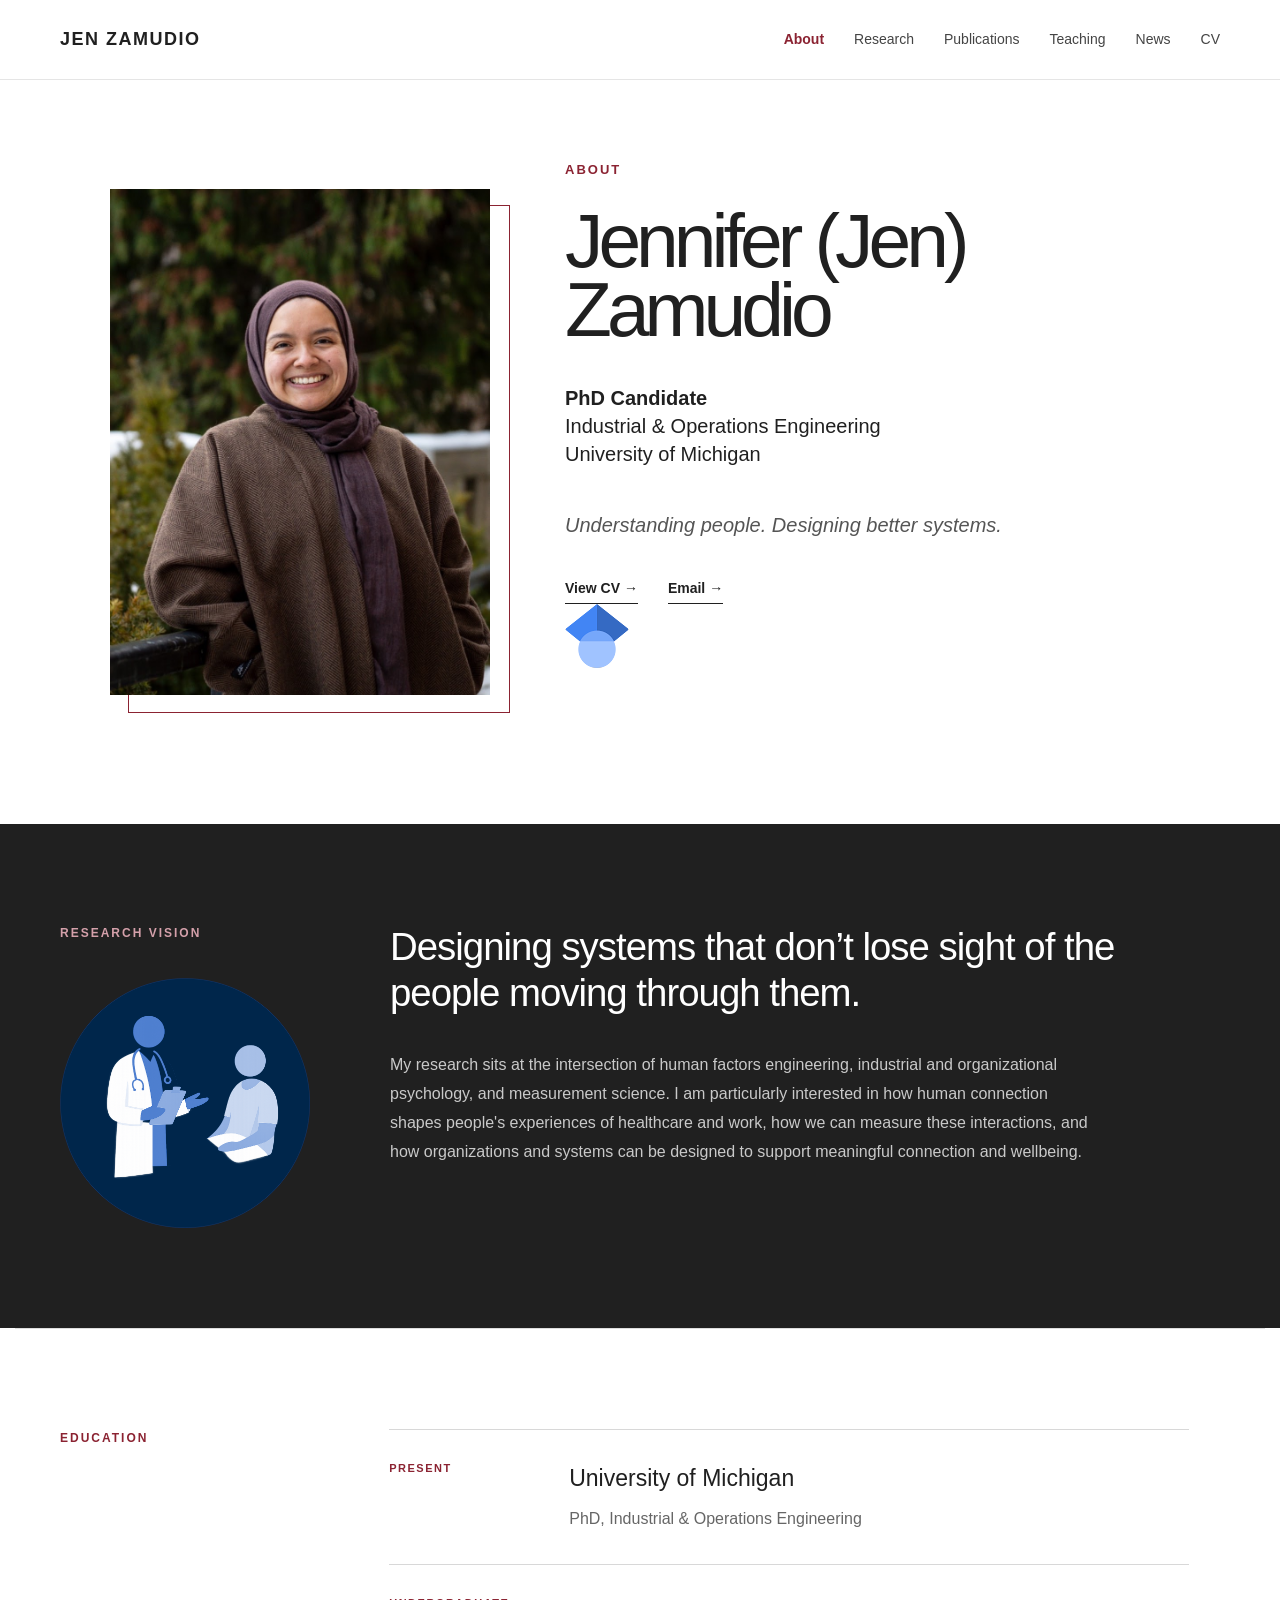
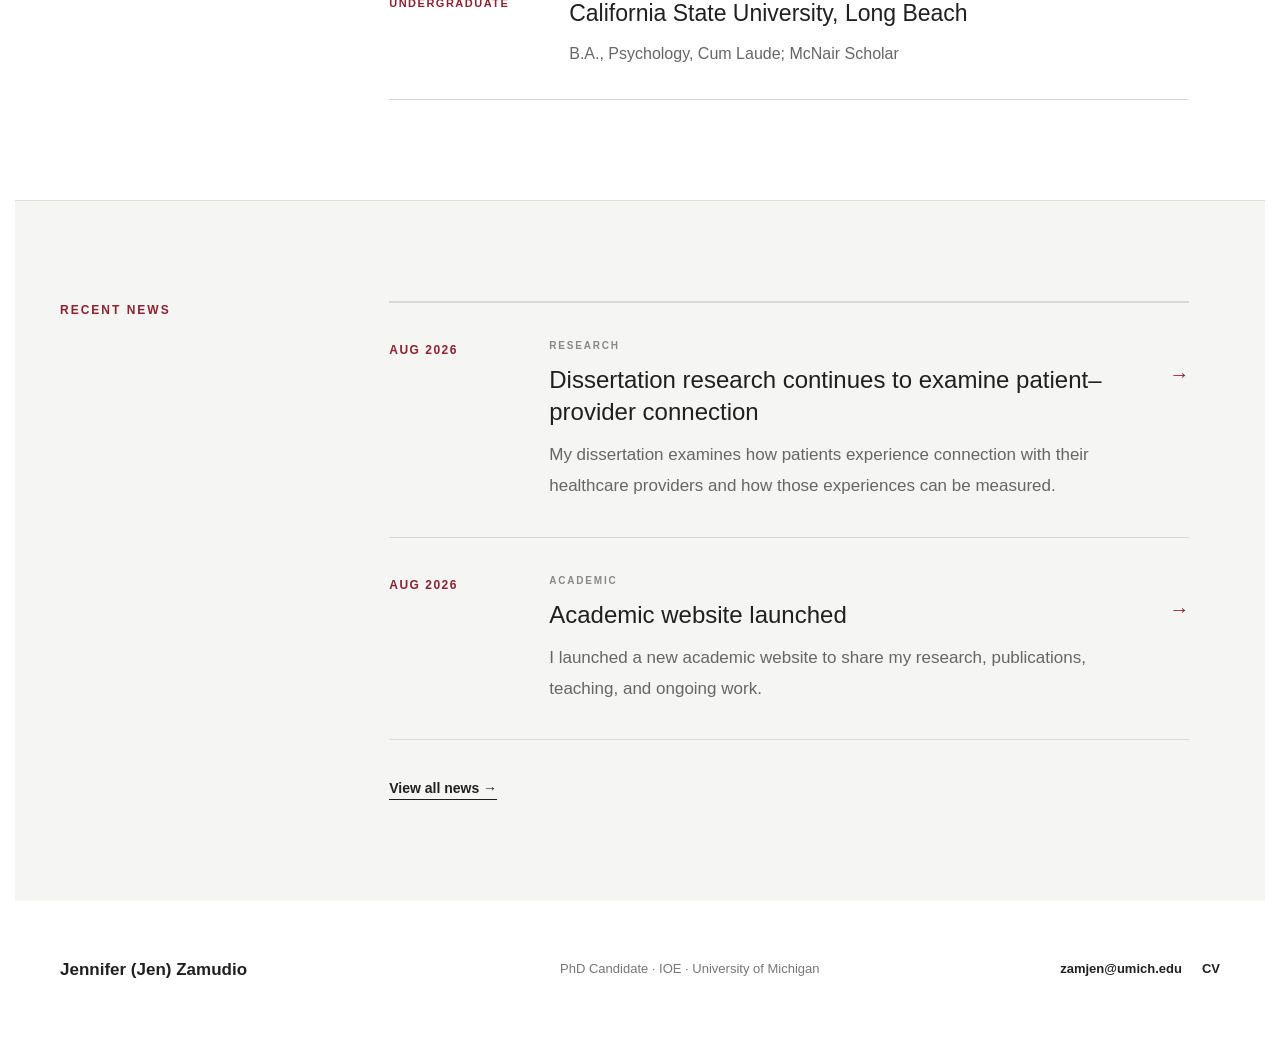
==== commit 8595f09a: "Update about.html" ====
--- a/about.html
+++ b/about.html
@@ -242,18 +242,13 @@
      RECENT NEWS
      ===================================================== -->
 
-<section class="recent-news">
-
-    <div class="recent-news-header">
-
-        <div class="featured-label">
-            RECENT NEWS
-        </div>
-
-    </div>
-
-
-    <!-- RECENT NEWS -->
+<!-- RECENT NEWS -->
+
+<section class="profile-section news-section">
+
+    <div class="profile-section-label">
+        RECENT NEWS
+    </div>
 
 
     <div class="profile-section-content">
--- a/style.css
+++ b/style.css
@@ -1177,32 +1177,67 @@
 
 /* ---------- RESEARCH VISION ---------- */
 
+/* =========================================================
+   RESEARCH VISION
+   ========================================================= */
+
 .profile-highlight {
     background: #202020;
-
     color: white;
 
     padding: 100px max(45px, calc((100% - 1160px) / 2));
 
     display: grid;
-
-    grid-template-columns: 0.3fr 250px 1fr;
-
-    gap: 50px;
-
-    align-items: center;
+    grid-template-columns: 0.3fr 1fr;
+
+    gap: 80px;
+
+    align-items: start;
+}
+
+
+/* LEFT SIDE — LABEL + IMAGE */
+
+.research-vision-left {
+    display: flex;
+    flex-direction: column;
+    gap: 35px;
+}
+
+.profile-highlight-label {
+    font-size: 12px;
+    font-weight: 700;
+    letter-spacing: 2px;
+    color: #d4a0aa;
+}
+
+.research-photo {
+    width: 220px;
+}
+
+.research-photo img {
+    width: 100%;
+    height: auto;
+    display: block;
+}
+
+
+/* RIGHT SIDE — RESEARCH STATEMENT */
+
+.research-content {
+    max-width: 800px;
 }
 
 .profile-highlight blockquote {
     margin: 0;
 
-    max-width: 850px;
-
-    font-size: clamp(35px, 5vw, 62px);
-
-    line-height: 1.08;
-
-    letter-spacing: -2px;
+    max-width: 750px;
+
+    font-size: clamp(28px, 3vw, 42px);
+
+    line-height: 1.2;
+
+    letter-spacing: -1px;
 
     font-weight: 400;
 }
@@ -1210,17 +1245,13 @@
 .profile-highlight p {
     max-width: 700px;
 
-    margin-top: 40px;
+    margin: 35px 0 0;
 
     color: #c9c9c9;
 
-    font-size: 17px;
+    font-size: 16px;
 
     line-height: 1.8;
-}
-
-.profile-highlight-label {
-    color: #d4a0aa;
 }
 
 
@@ -3374,6 +3405,33 @@
 
 }
 
+.profile-title a {
+    color: inherit;
+    text-decoration: none;
+}
+
+.profile-title a:hover {
+    color: #8b2332;
+}
+
+.news-section {
+    background: #f5f5f3;
+}
+
+.news-section #homepage-news {
+    border-top: 1px solid #d8d8d8;
+}
+
+/* =========================================================
+   RESEARCH VISION — IMAGE + TEXT
+   ========================================================= */
+
+.research-vision-left {
+    display: flex;
+    flex-direction: column;
+    gap: 35px;
+}
+
 .research-photo {
     width: 250px;
 }
@@ -3384,19 +3442,34 @@
     display: block;
 }
 
-.profile-title a {
-    color: inherit;
-    text-decoration: none;
-}
-
-.profile-title a:hover {
-    color: #8b2332;
-}
-
-.news-section {
-    background: #f5f5f3;
-}
-
-.news-section #homepage-news {
-    border-top: 1px solid #d8d8d8;
-}
+
+/* Smaller research vision statement */
+
+.profile-highlight blockquote {
+    margin: 0;
+
+    max-width: 750px;
+
+    font-size: clamp(28px, 3vw, 42px);
+
+    line-height: 1.2;
+
+    letter-spacing: -1px;
+
+    font-weight: 400;
+}
+
+
+/* Research description */
+
+.profile-highlight p {
+    max-width: 700px;
+
+    margin-top: 35px;
+
+    color: #c9c9c9;
+
+    font-size: 16px;
+
+    line-height: 1.8;
+}
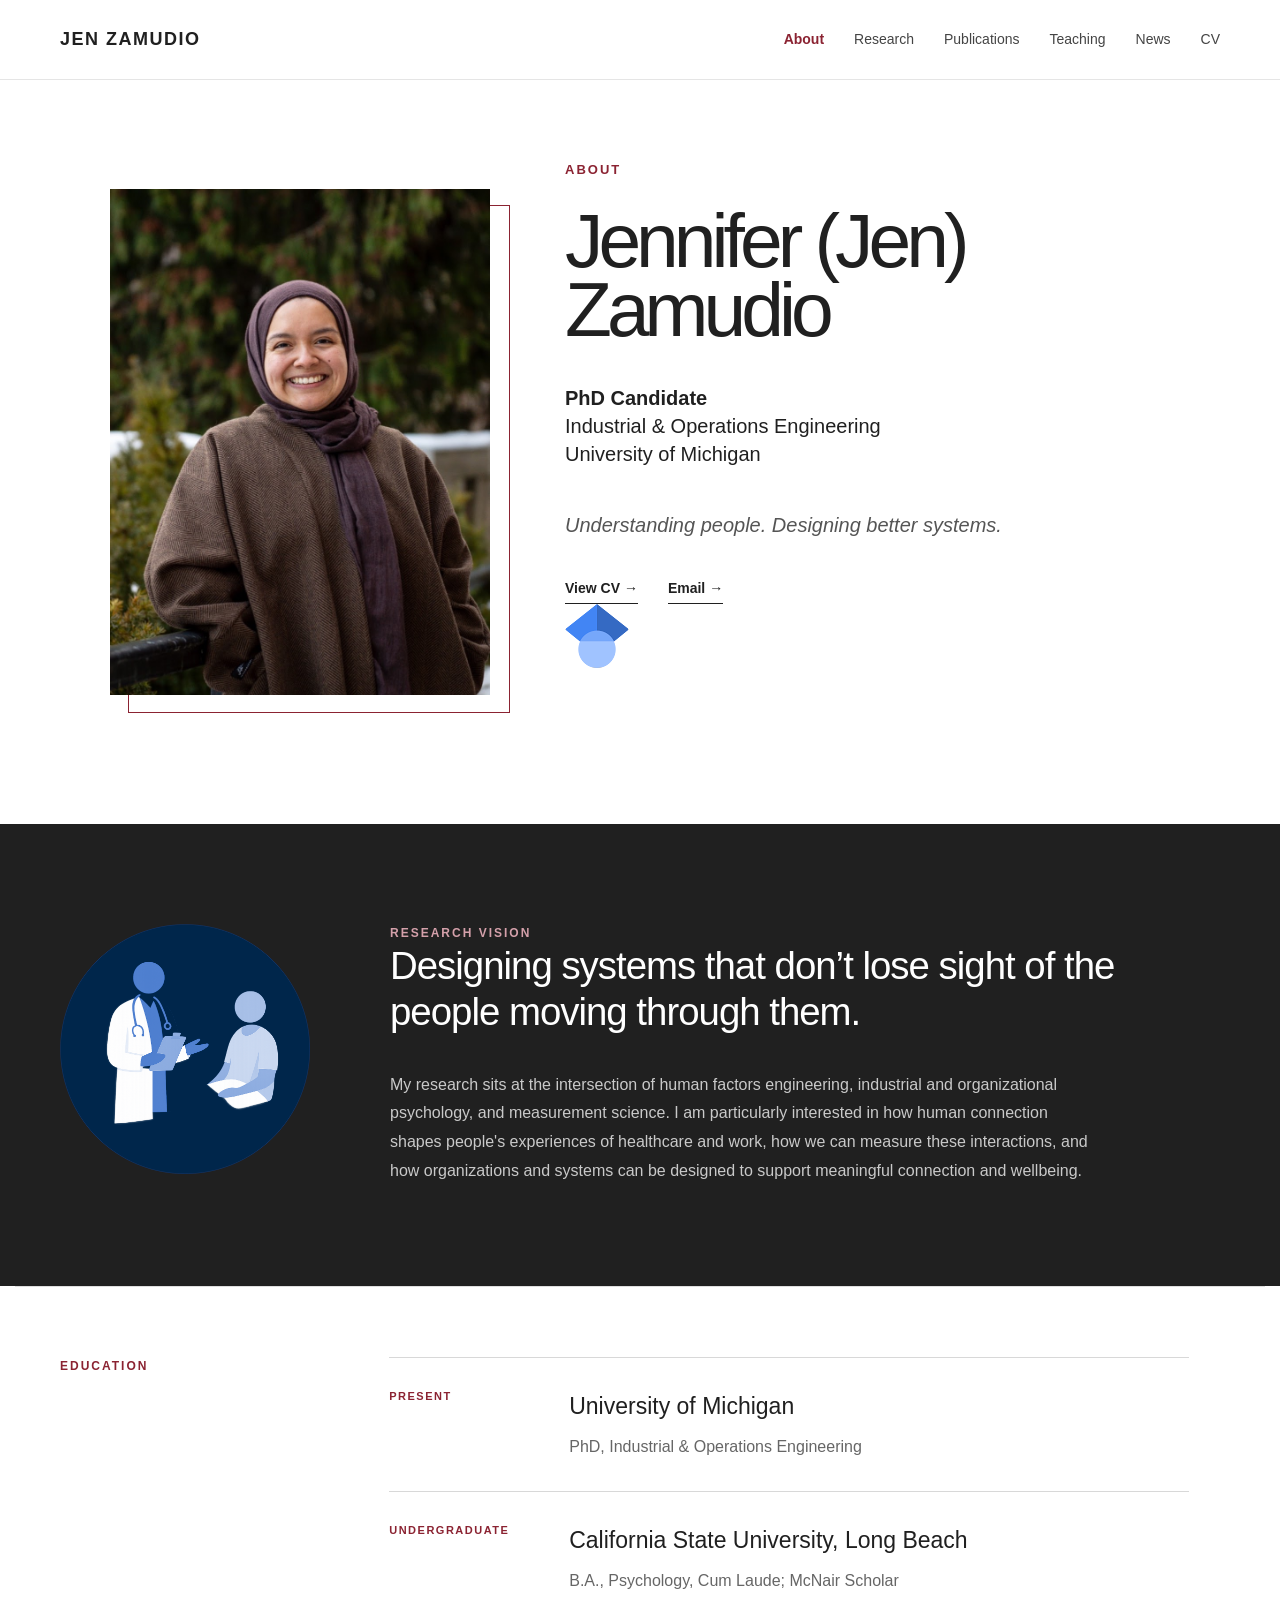
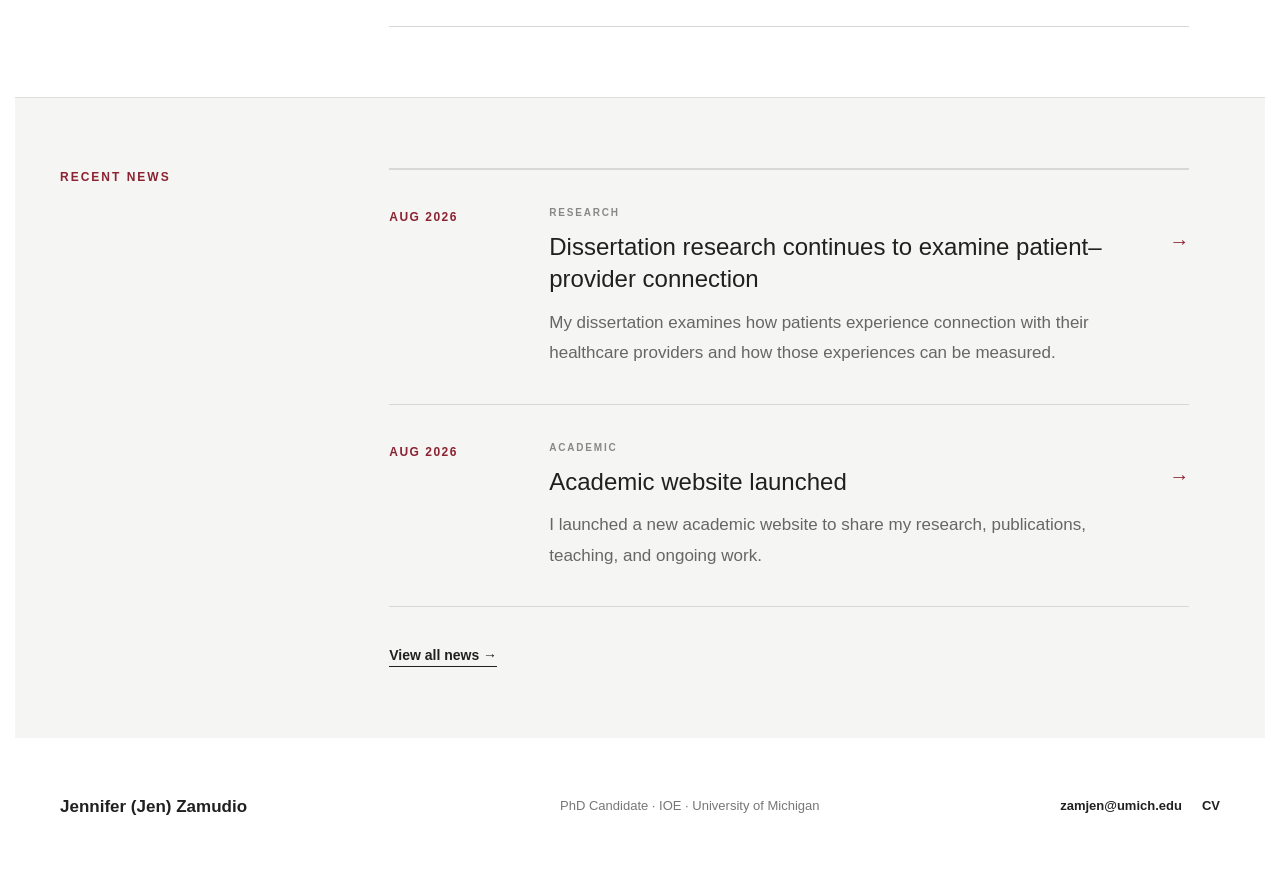
==== commit fd5a88c8: "Update about.html" ====
--- a/about.html
+++ b/about.html
@@ -140,13 +140,11 @@
 
 <!-- RESEARCH IDENTITY -->
 
-    <section class="profile-highlight">
+<!-- RESEARCH VISION -->
+
+<section class="profile-highlight">
 
     <div class="research-vision-left">
-
-        <div class="profile-highlight-label">
-            RESEARCH VISION
-        </div>
 
         <div class="research-photo">
 
@@ -161,6 +159,10 @@
 
 
     <div class="research-content">
+
+        <div class="profile-highlight-label">
+            RESEARCH VISION
+        </div>
 
         <blockquote>
             Designing systems that don’t lose sight of the people moving through them.
--- a/style.css
+++ b/style.css
@@ -1087,7 +1087,7 @@
 /* ---------- PROFILE SECTIONS ---------- */
 
 .profile-section {
-    padding: 100px 45px;
+    padding: 70px 45px;
 
     border-top: 1px solid #dedede;
 
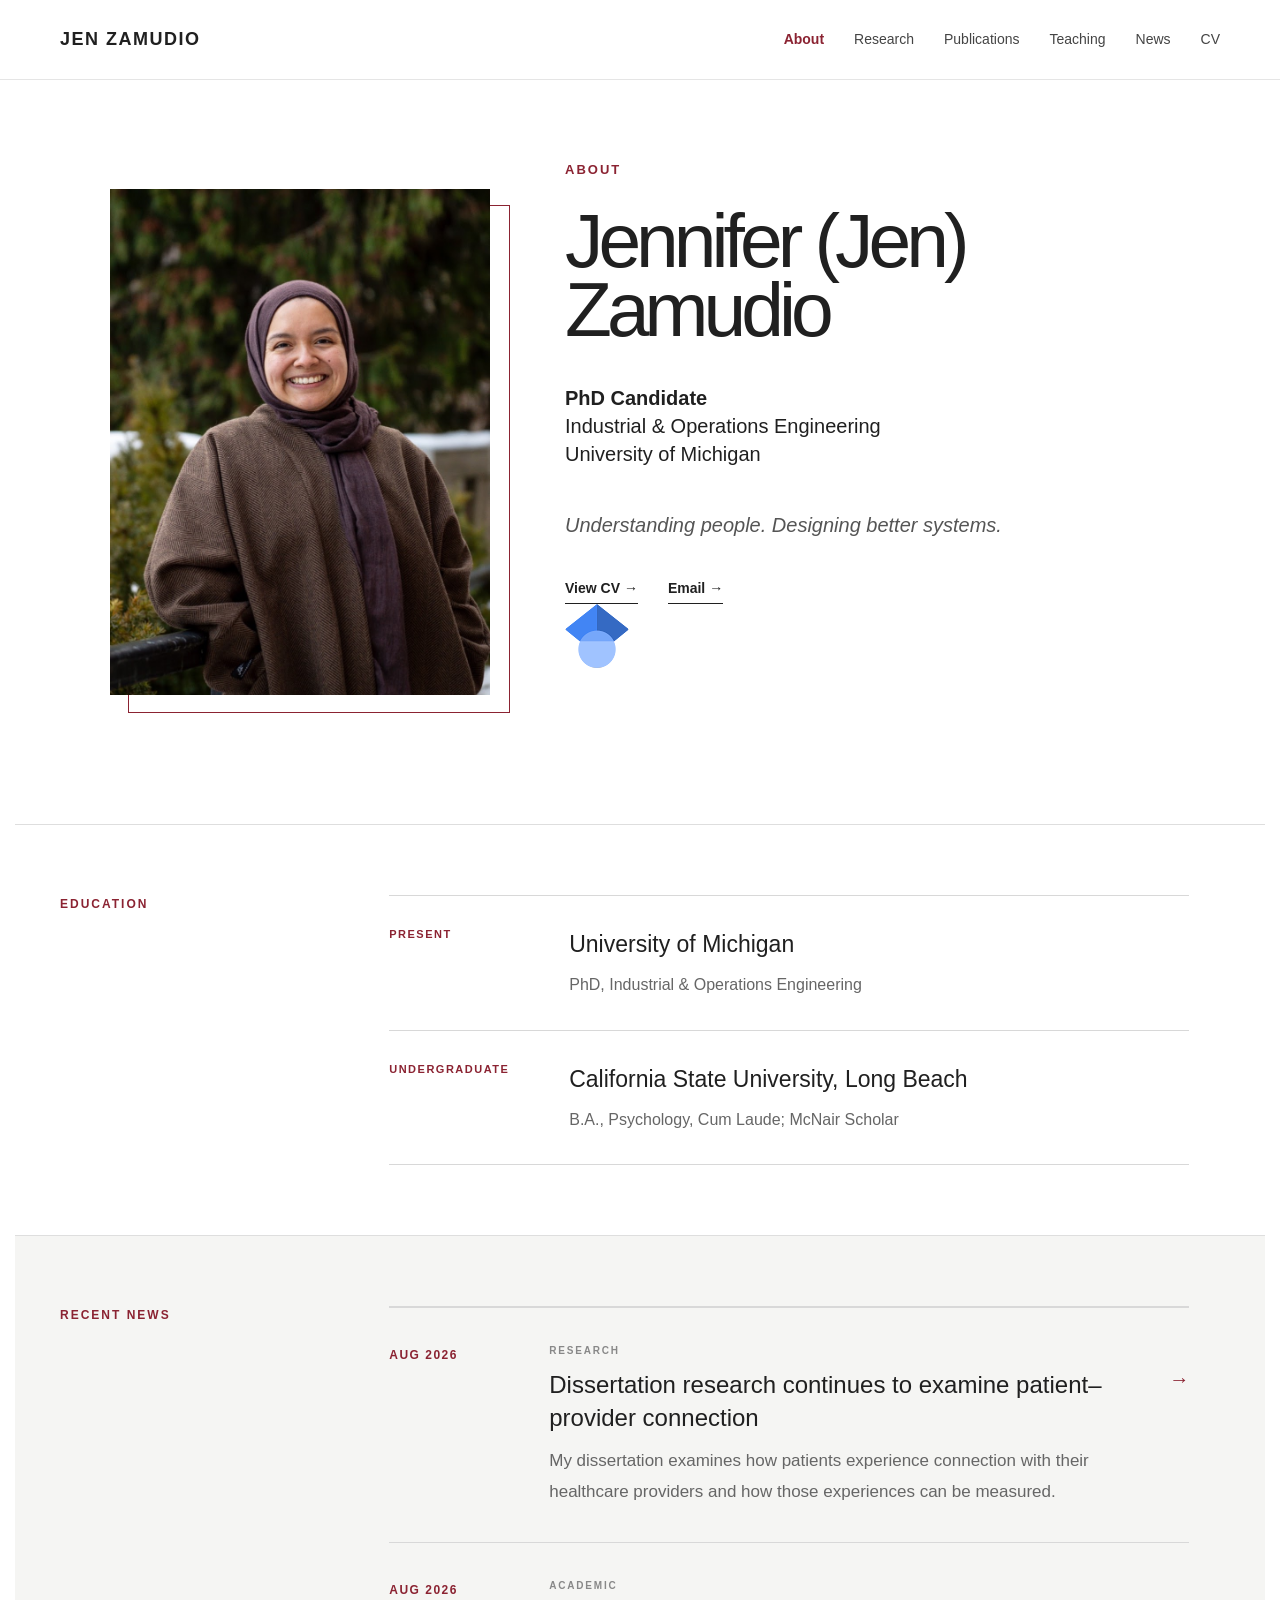
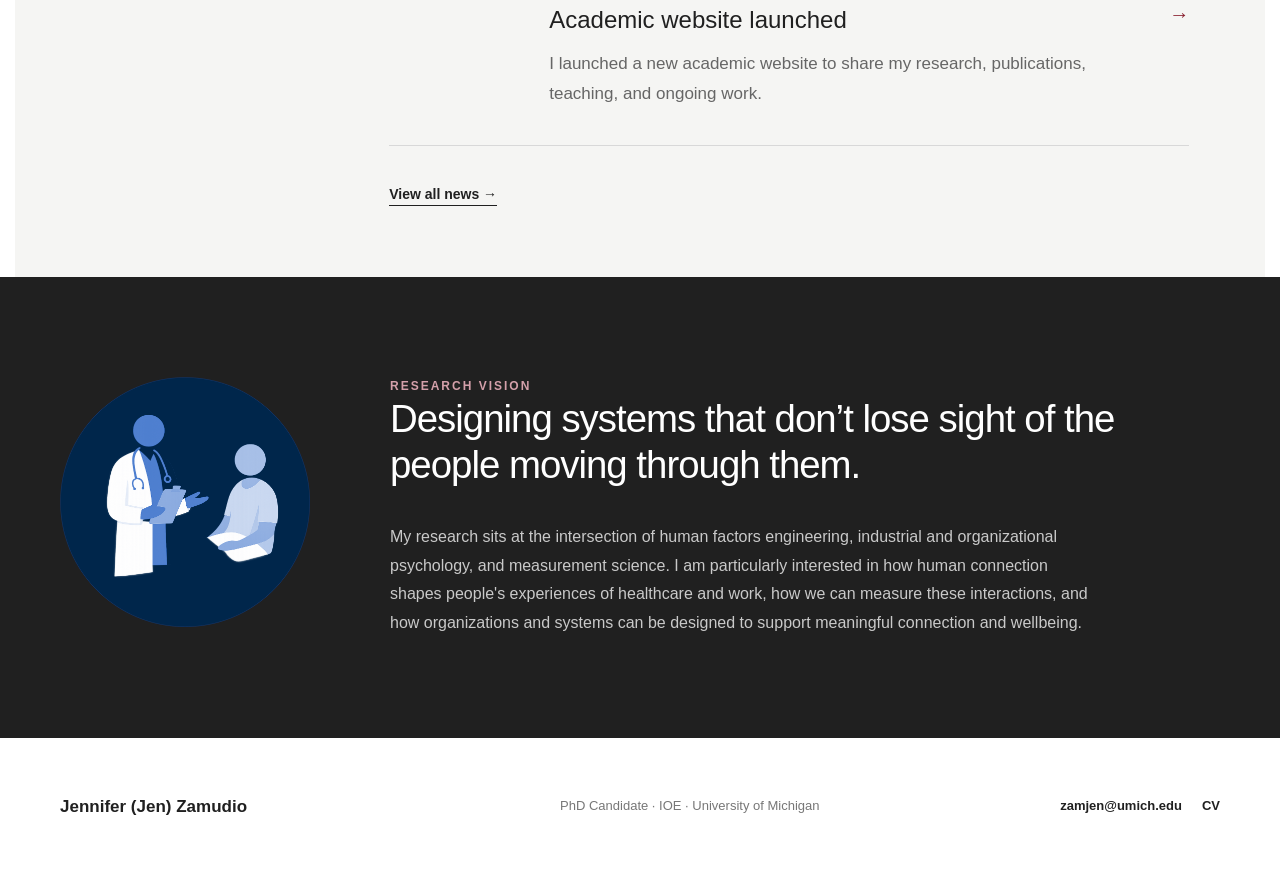
==== commit 45150f03: "Update about.html" ====
--- a/about.html
+++ b/about.html
@@ -138,6 +138,98 @@
 </section>
 
 
+    
+<!-- EDUCATION -->
+
+<section class="profile-section education-section">
+
+    <div class="profile-section-label">
+        EDUCATION
+    </div>
+
+
+    <div class="profile-section-content">
+
+
+        <div class="education-item">
+
+            <div class="education-year">
+                PRESENT
+            </div>
+
+            <div>
+
+                <h3>
+                    University of Michigan
+                </h3>
+
+                <p>
+                    PhD, Industrial & Operations Engineering
+                </p>
+
+            </div>
+
+        </div>
+
+
+        <div class="education-item">
+
+            <div class="education-year">
+                UNDERGRADUATE
+            </div>
+
+            <div>
+
+                <h3>
+                    California State University, Long Beach
+                </h3>
+
+                <p>
+                    B.A., Psychology, Cum Laude; McNair Scholar
+                </p>
+
+            </div>
+
+        </div>
+
+
+    </div>
+
+</section>
+<!-- =====================================================
+     RECENT NEWS
+     ===================================================== -->
+
+<!-- RECENT NEWS -->
+
+<section class="profile-section news-section">
+
+    <div class="profile-section-label">
+        RECENT NEWS
+    </div>
+
+
+    <div class="profile-section-content">
+
+        <div id="homepage-news">
+            <!-- News automatically inserted by main.js -->
+        </div>
+
+
+        <div class="recent-news-footer">
+
+            <a href="news.html" class="text-link">
+                View all news →
+            </a>
+
+        </div>
+
+    </div>
+
+</section>
+
+
+
 <!-- RESEARCH IDENTITY -->
 
 <!-- RESEARCH VISION -->
@@ -181,98 +273,7 @@
     </div>
 
 </section>
-
     
-<!-- EDUCATION -->
-
-<section class="profile-section education-section">
-
-    <div class="profile-section-label">
-        EDUCATION
-    </div>
-
-
-    <div class="profile-section-content">
-
-
-        <div class="education-item">
-
-            <div class="education-year">
-                PRESENT
-            </div>
-
-            <div>
-
-                <h3>
-                    University of Michigan
-                </h3>
-
-                <p>
-                    PhD, Industrial & Operations Engineering
-                </p>
-
-            </div>
-
-        </div>
-
-
-        <div class="education-item">
-
-            <div class="education-year">
-                UNDERGRADUATE
-            </div>
-
-            <div>
-
-                <h3>
-                    California State University, Long Beach
-                </h3>
-
-                <p>
-                    B.A., Psychology, Cum Laude; McNair Scholar
-                </p>
-
-            </div>
-
-        </div>
-
-
-    </div>
-
-</section>
-<!-- =====================================================
-     RECENT NEWS
-     ===================================================== -->
-
-<!-- RECENT NEWS -->
-
-<section class="profile-section news-section">
-
-    <div class="profile-section-label">
-        RECENT NEWS
-    </div>
-
-
-    <div class="profile-section-content">
-
-        <div id="homepage-news">
-            <!-- News automatically inserted by main.js -->
-        </div>
-
-
-        <div class="recent-news-footer">
-
-            <a href="news.html" class="text-link">
-                View all news →
-            </a>
-
-        </div>
-
-    </div>
-
-</section>
-
-
 <!-- FOOTER -->
 
 <footer>
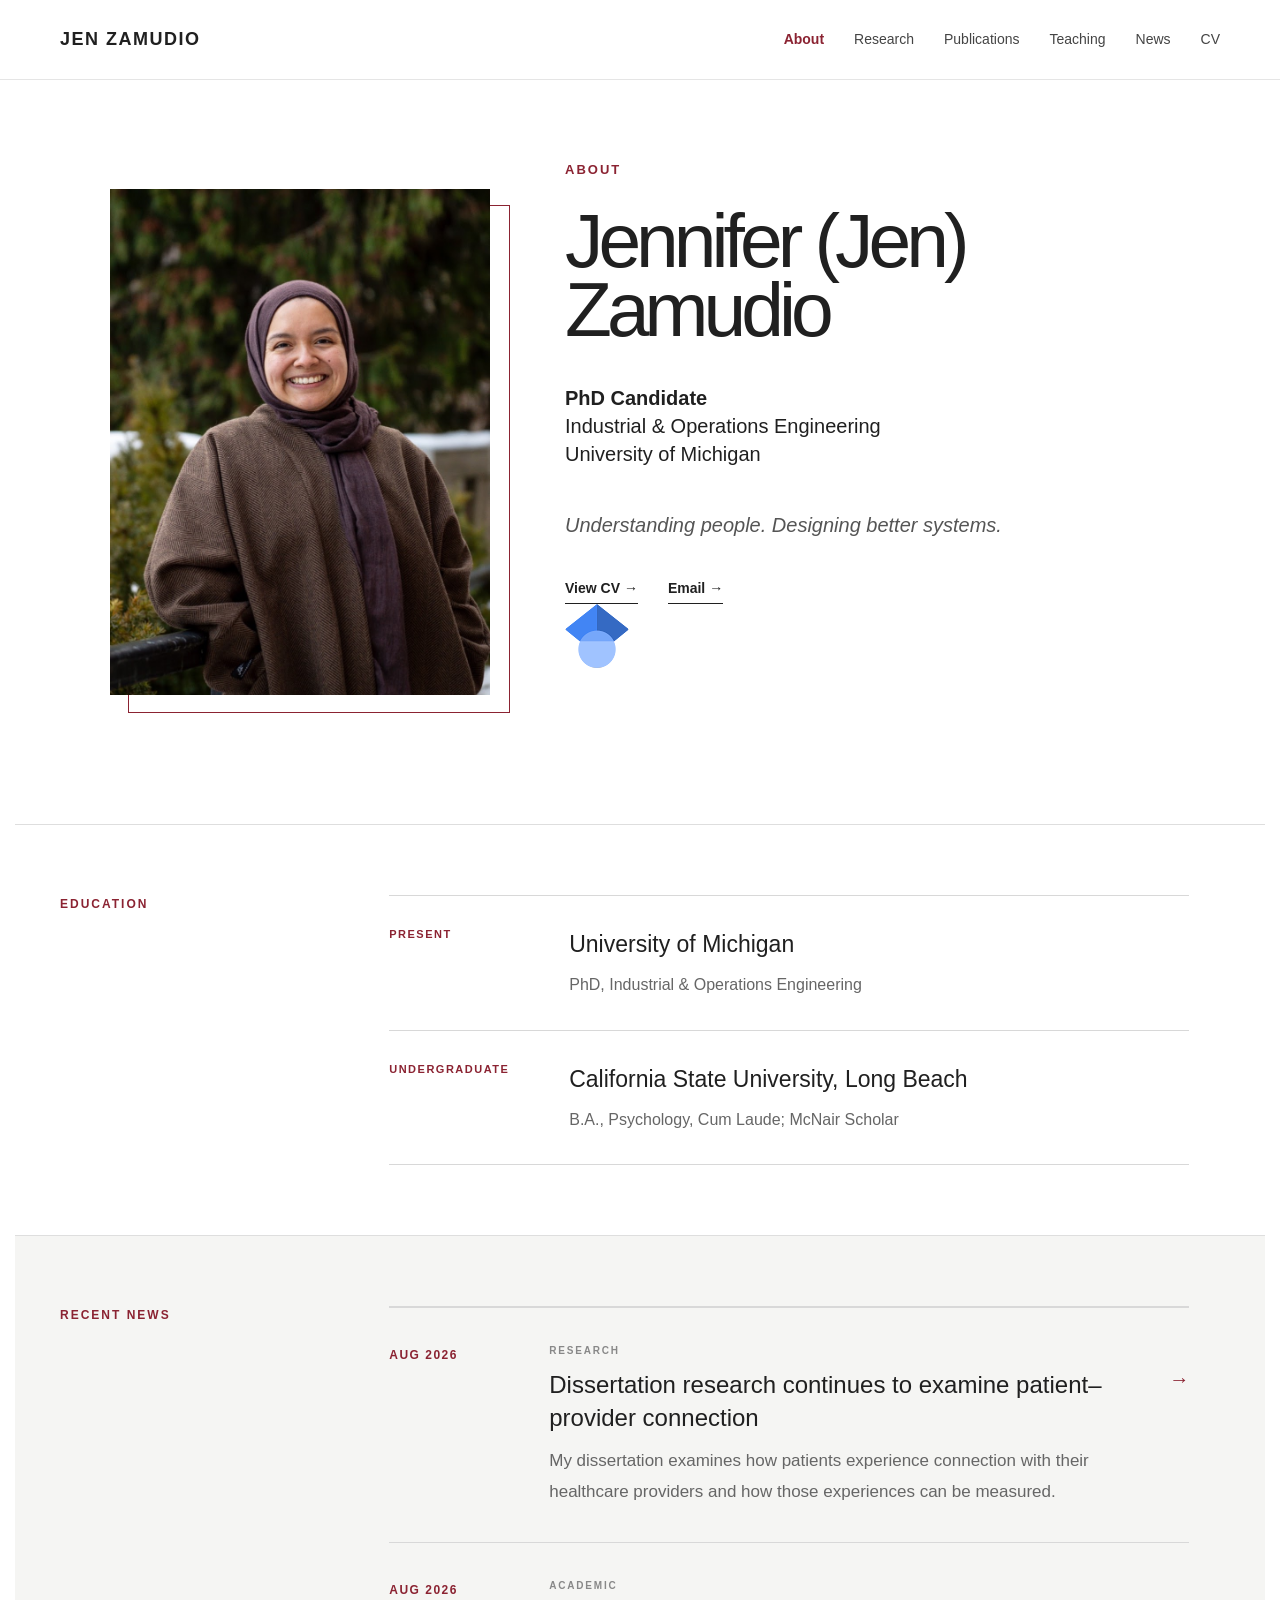
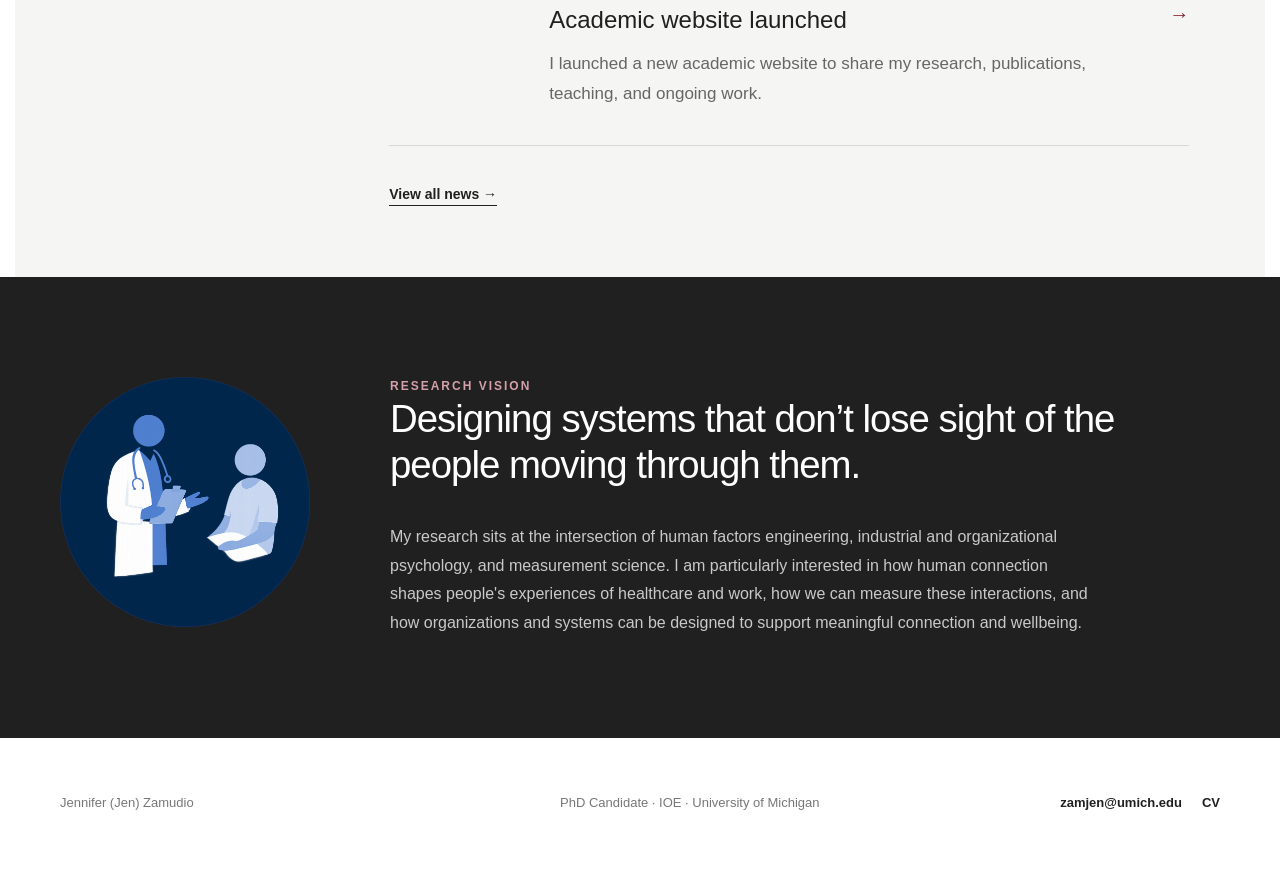
==== commit fb635209: "Update about.html" ====
--- a/about.html
+++ b/about.html
@@ -253,7 +253,7 @@
     <div class="research-content">
 
         <div class="profile-highlight-label">
-            RESEARCH VISION
+            RESEARCH VISION<br>
         </div>
 
         <blockquote>
@@ -278,7 +278,7 @@
 
 <footer>
 
-    <div class="footer-name">
+    <div class="footer-info">
         Jennifer (Jen) Zamudio
     </div>
 
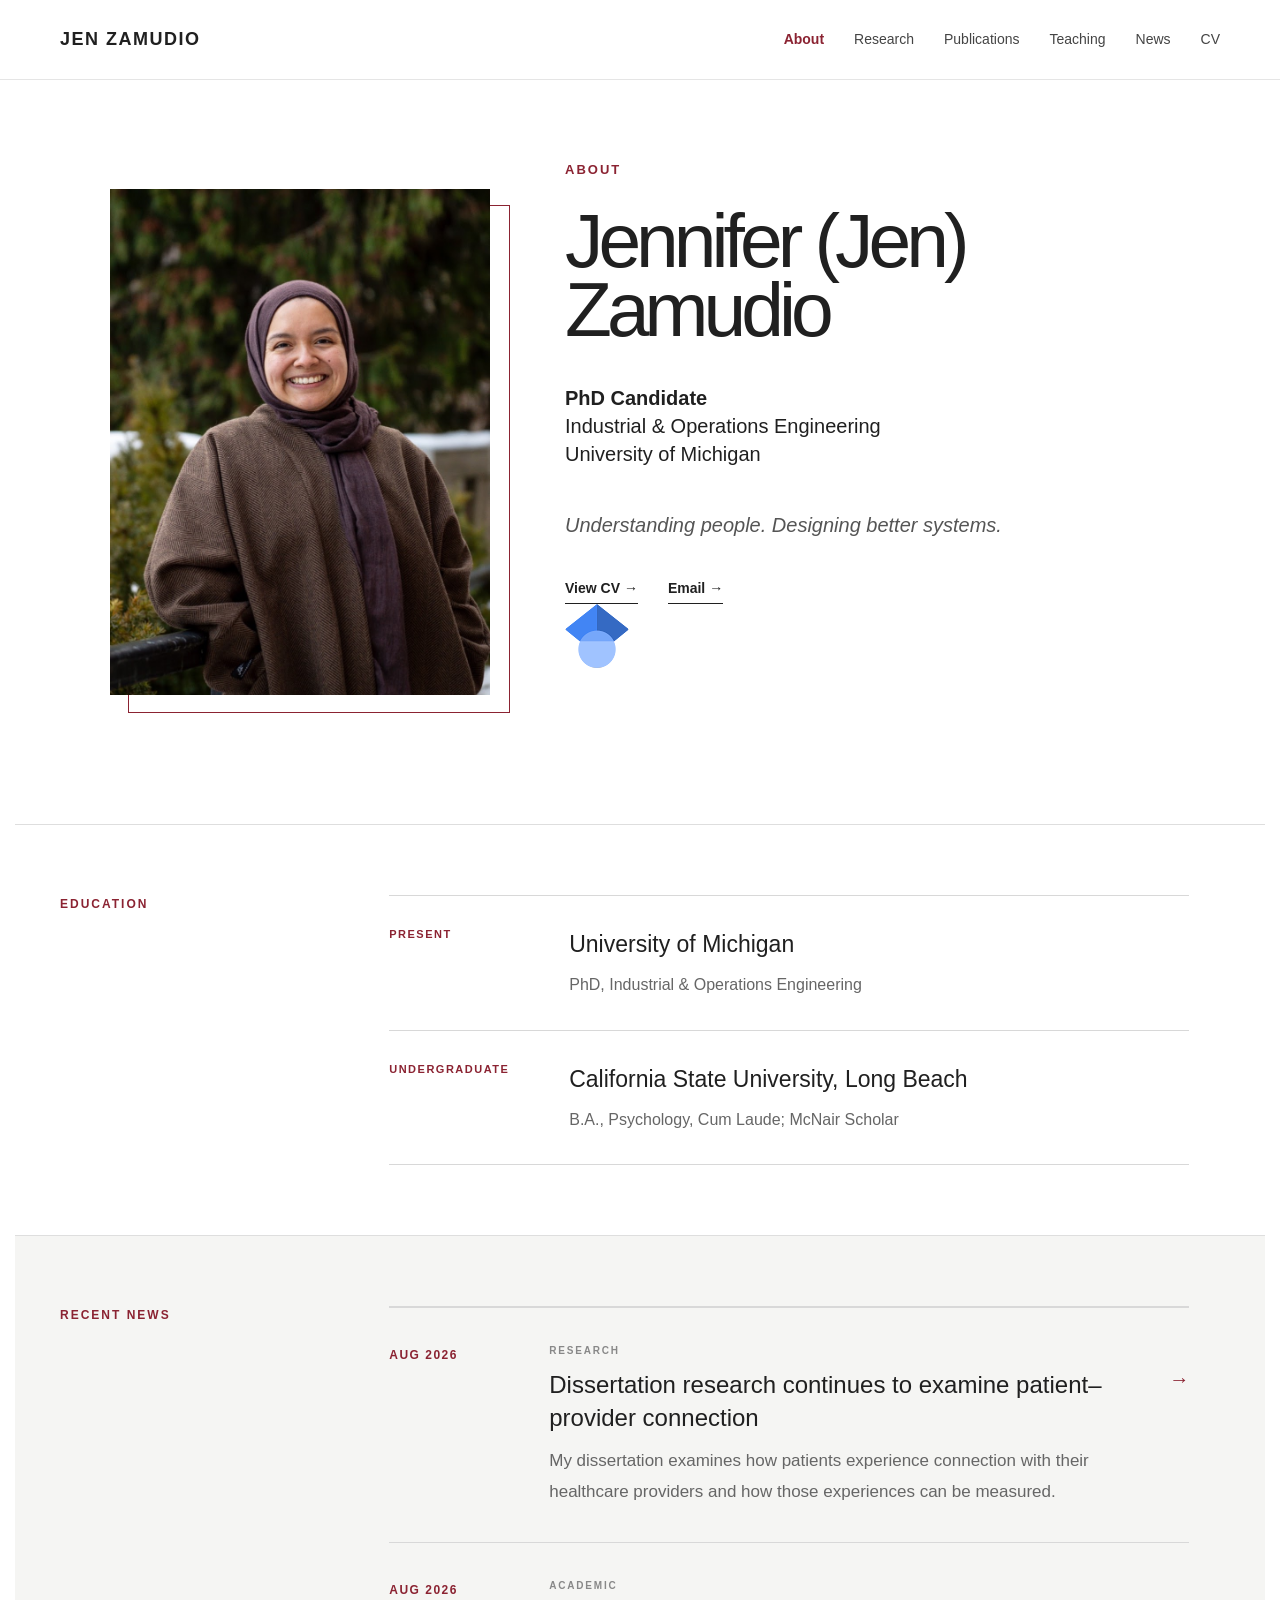
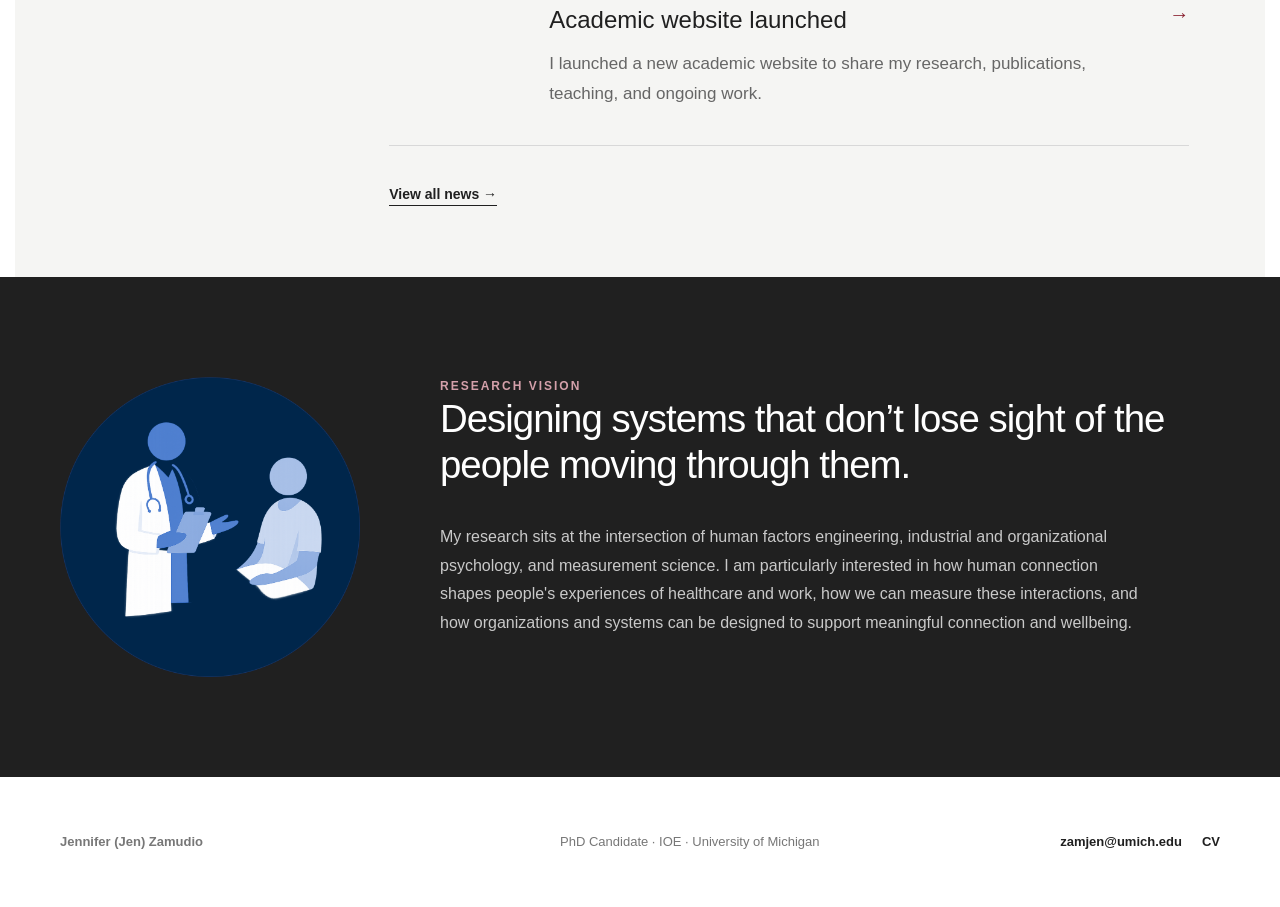
==== commit 3e85d3d4: "Update about.html" ====
--- a/about.html
+++ b/about.html
@@ -279,7 +279,7 @@
 <footer>
 
     <div class="footer-info">
-        Jennifer (Jen) Zamudio
+        <b>Jennifer (Jen) Zamudio</b>
     </div>
 
 
--- a/style.css
+++ b/style.css
@@ -3433,7 +3433,7 @@
 }
 
 .research-photo {
-    width: 250px;
+    width: 300px;
 }
 
 .research-photo img {
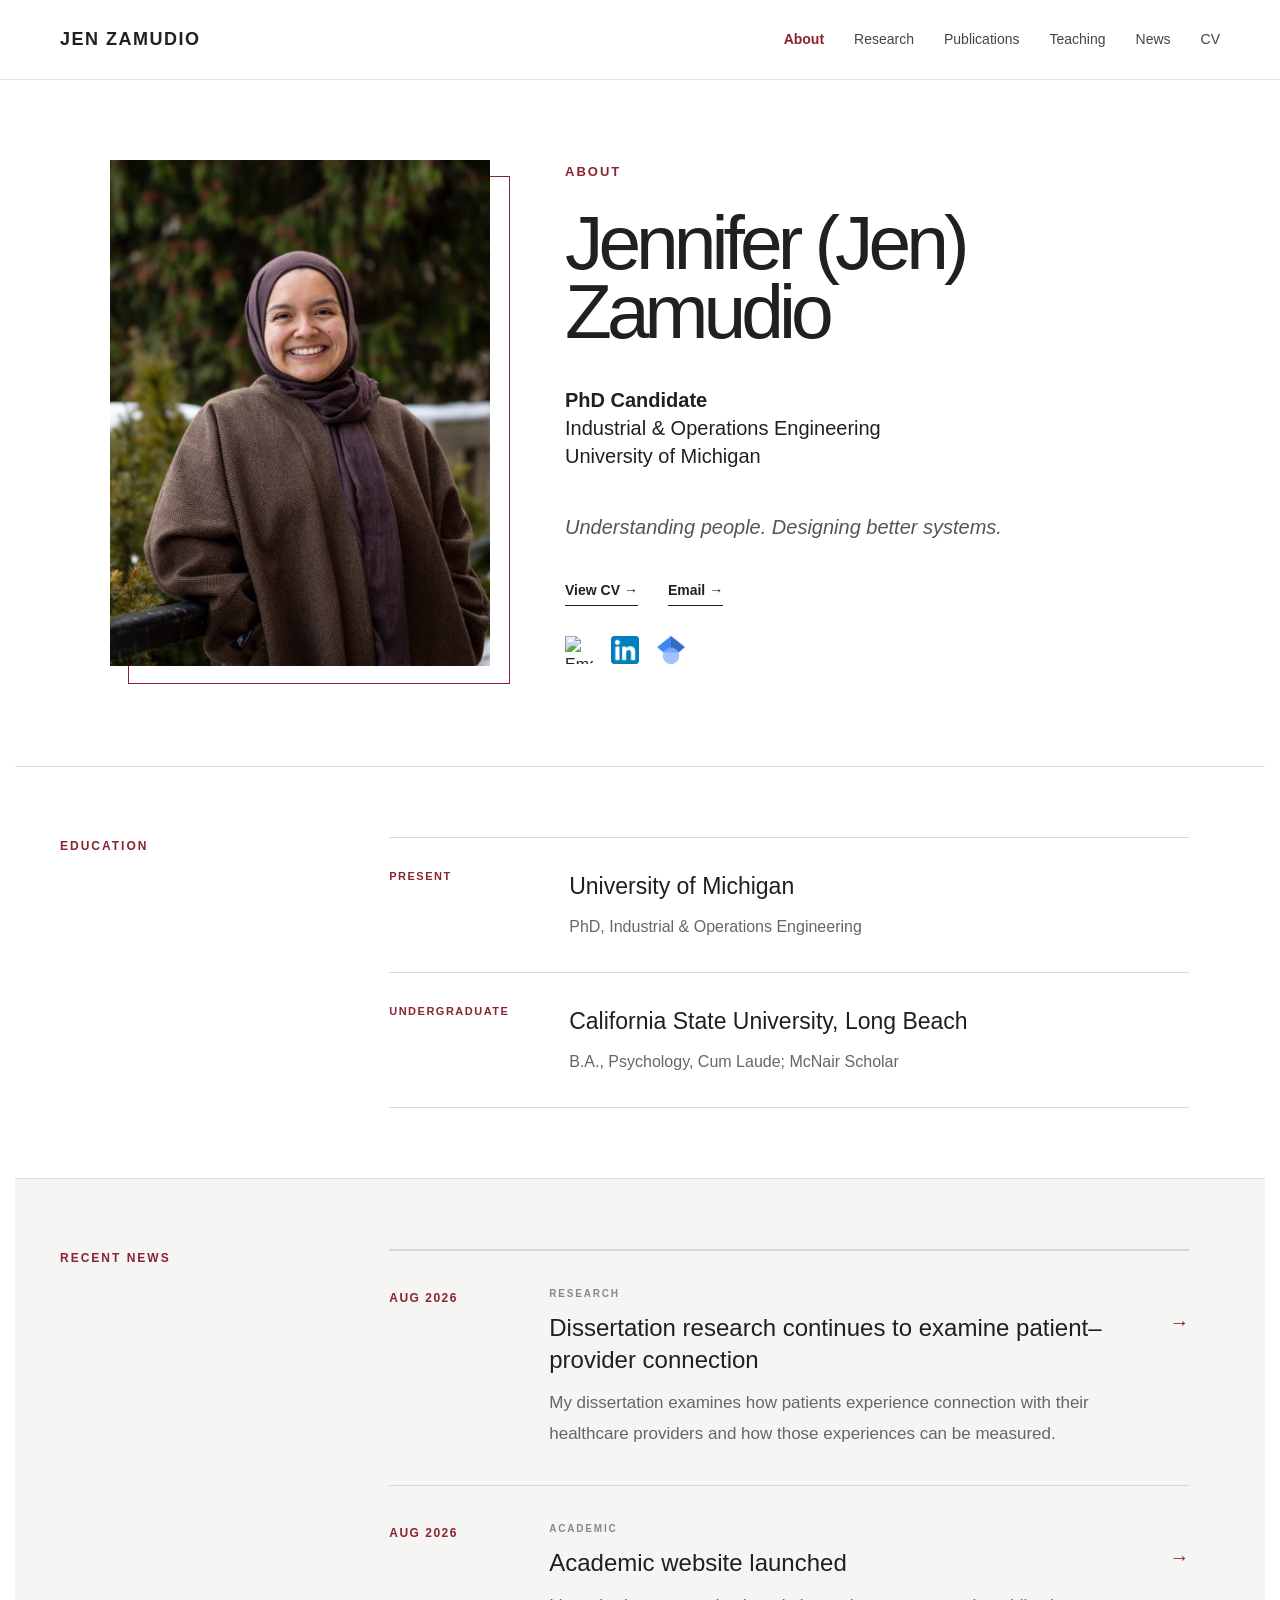
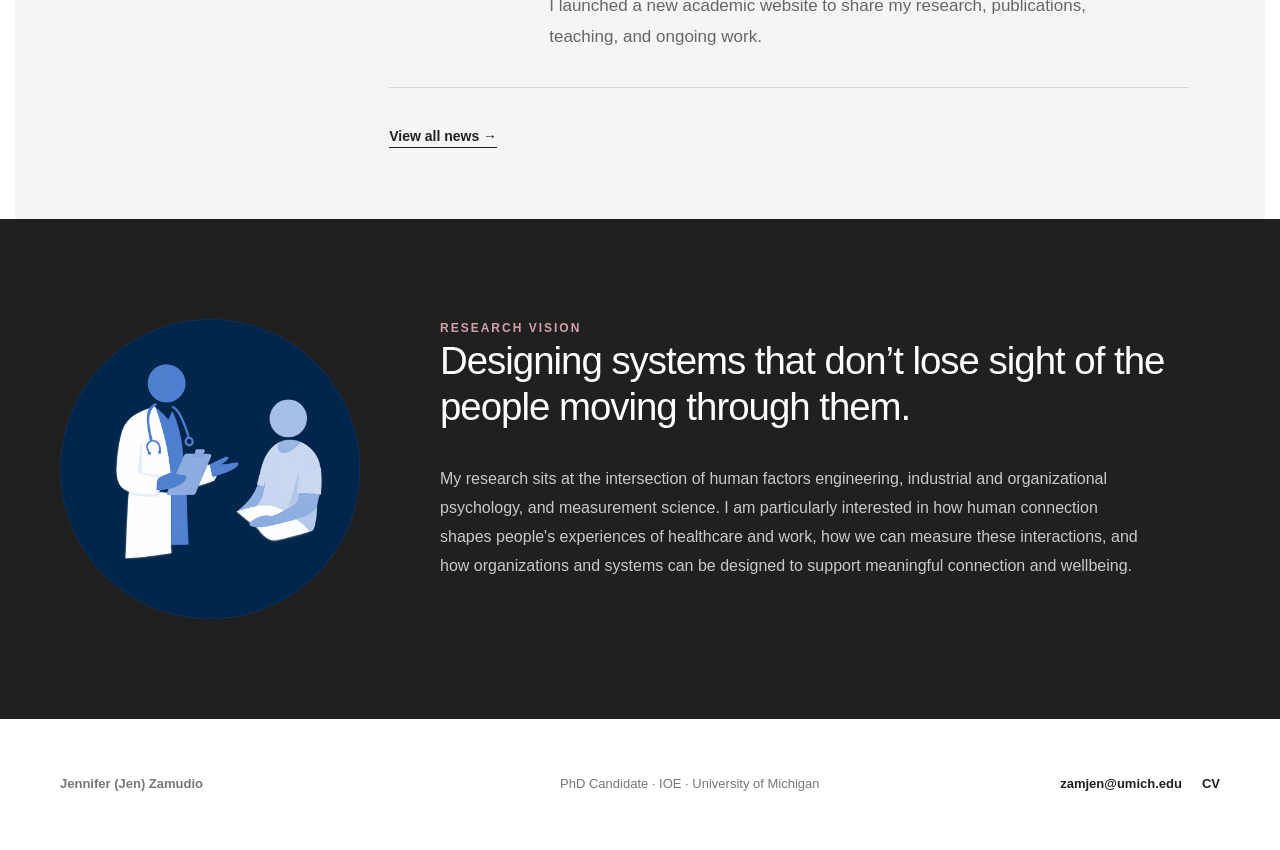
==== commit 73b338ca: "Update about.html" ====
--- a/about.html
+++ b/about.html
@@ -108,26 +108,37 @@
 
 <div class="social-links">
 
-    <a
-        href="https://scholar.google.com/citations?user=yQ9SQmwAAAAJ&hl=en"
+
+       <a
+        href="mailto:zamjen@umich.edu"
         target="_blank"
-        aria-label="Google Scholar"
+        aria-label="E-mail"
     >
         <img
-            src="google-scholar.png"
-            alt="Google Scholar"
-        >
-    </a>
-
-
+            src="mail.png"
+            alt="Email"
+        >
+    </a>
+    
     <a
         href="https://www.linkedin.com/in/zamjen/"
         target="_blank"
         aria-label="LinkedIn"
     >
         <img
-            src="linkedin.png"
+            src="li.png"
             alt="LinkedIn"
+        >
+    </a>
+
+      <a
+        href="https://scholar.google.com/citations?user=yQ9SQmwAAAAJ&hl=en"
+        target="_blank"
+        aria-label="Google Scholar"
+    >
+        <img
+            src="google-scholar.png"
+            alt="Google Scholar"
         >
     </a>
 
--- a/style.css
+++ b/style.css
@@ -3473,3 +3473,26 @@
 
     line-height: 1.8;
 }
+
+.social-links {
+    display: flex;
+    align-items: center;
+    gap: 18px;
+    margin-top: 30px;
+}
+
+.social-links a {
+    display: flex;
+    align-items: center;
+    justify-content: center;
+}
+
+.social-links img {
+    width: 28px;
+    height: 28px;
+    object-fit: contain;
+}
+
+.social-links a:hover img {
+    opacity: 0.7;
+}
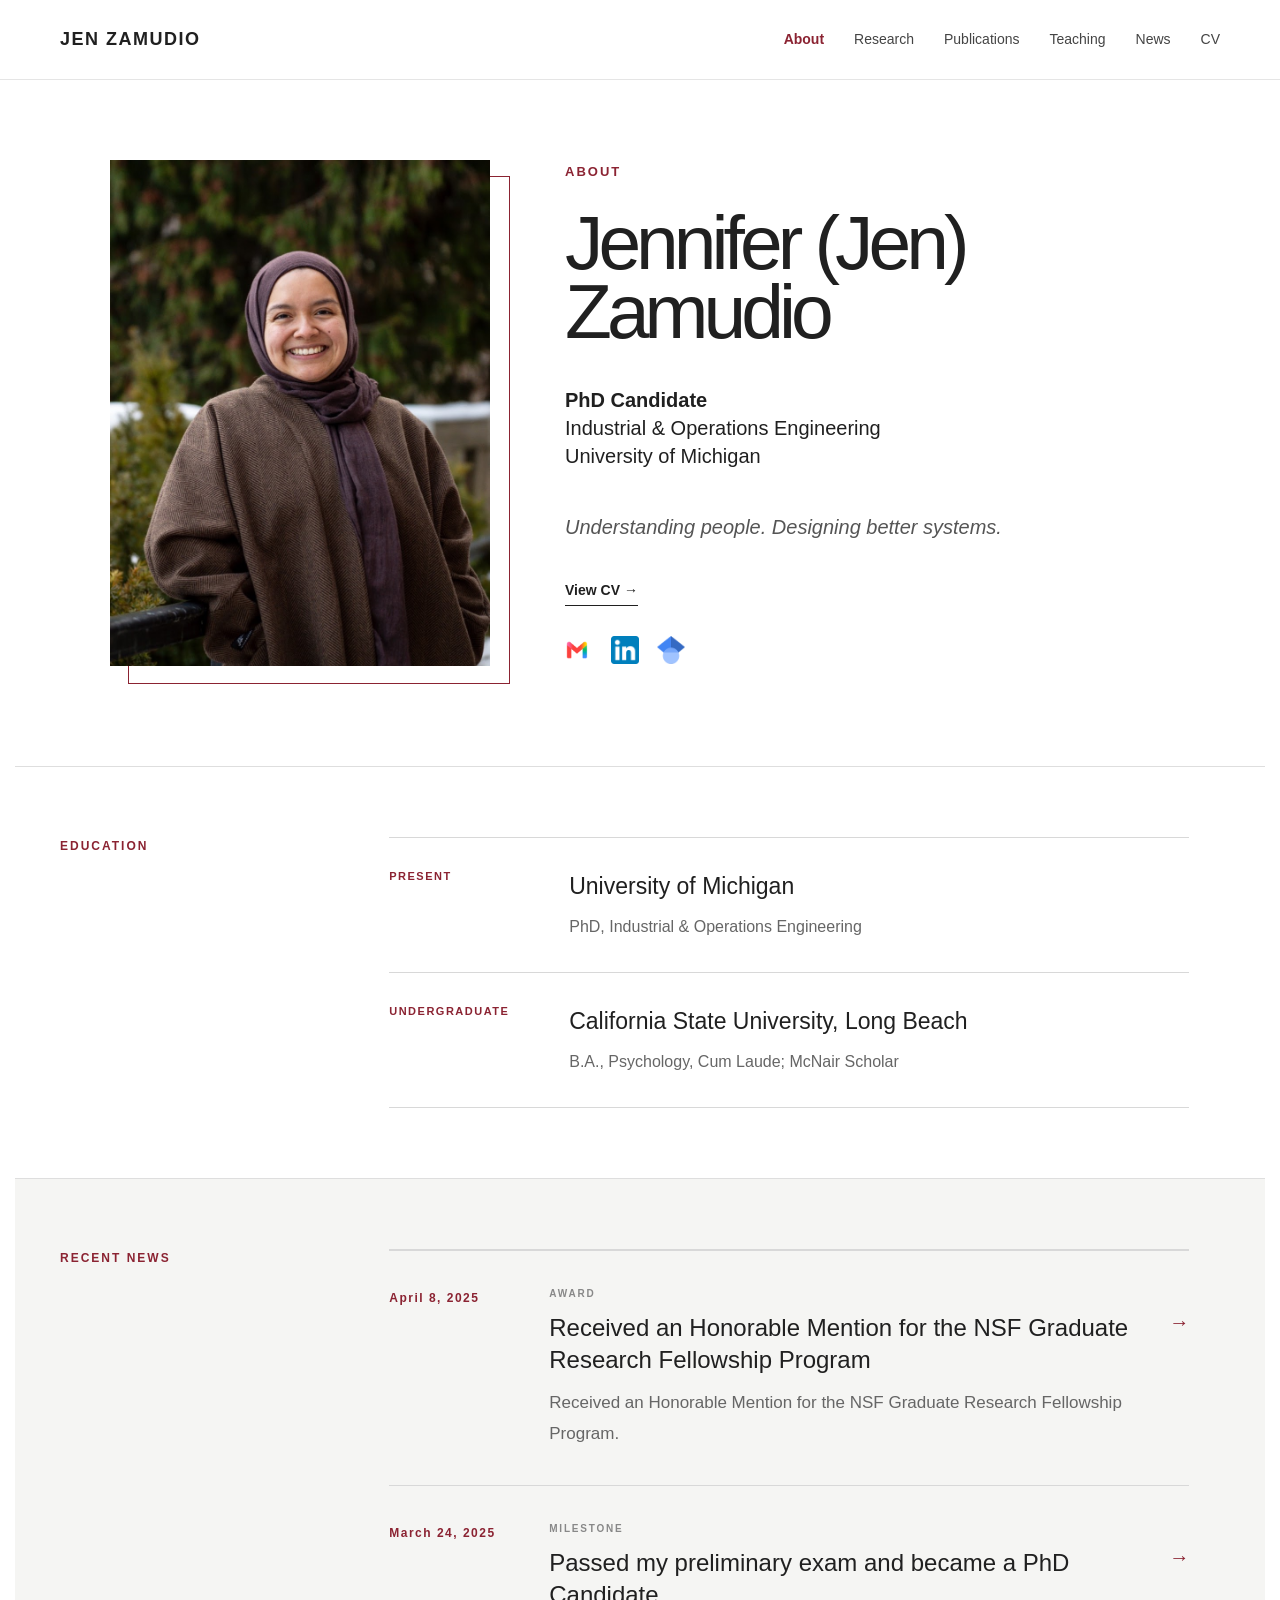
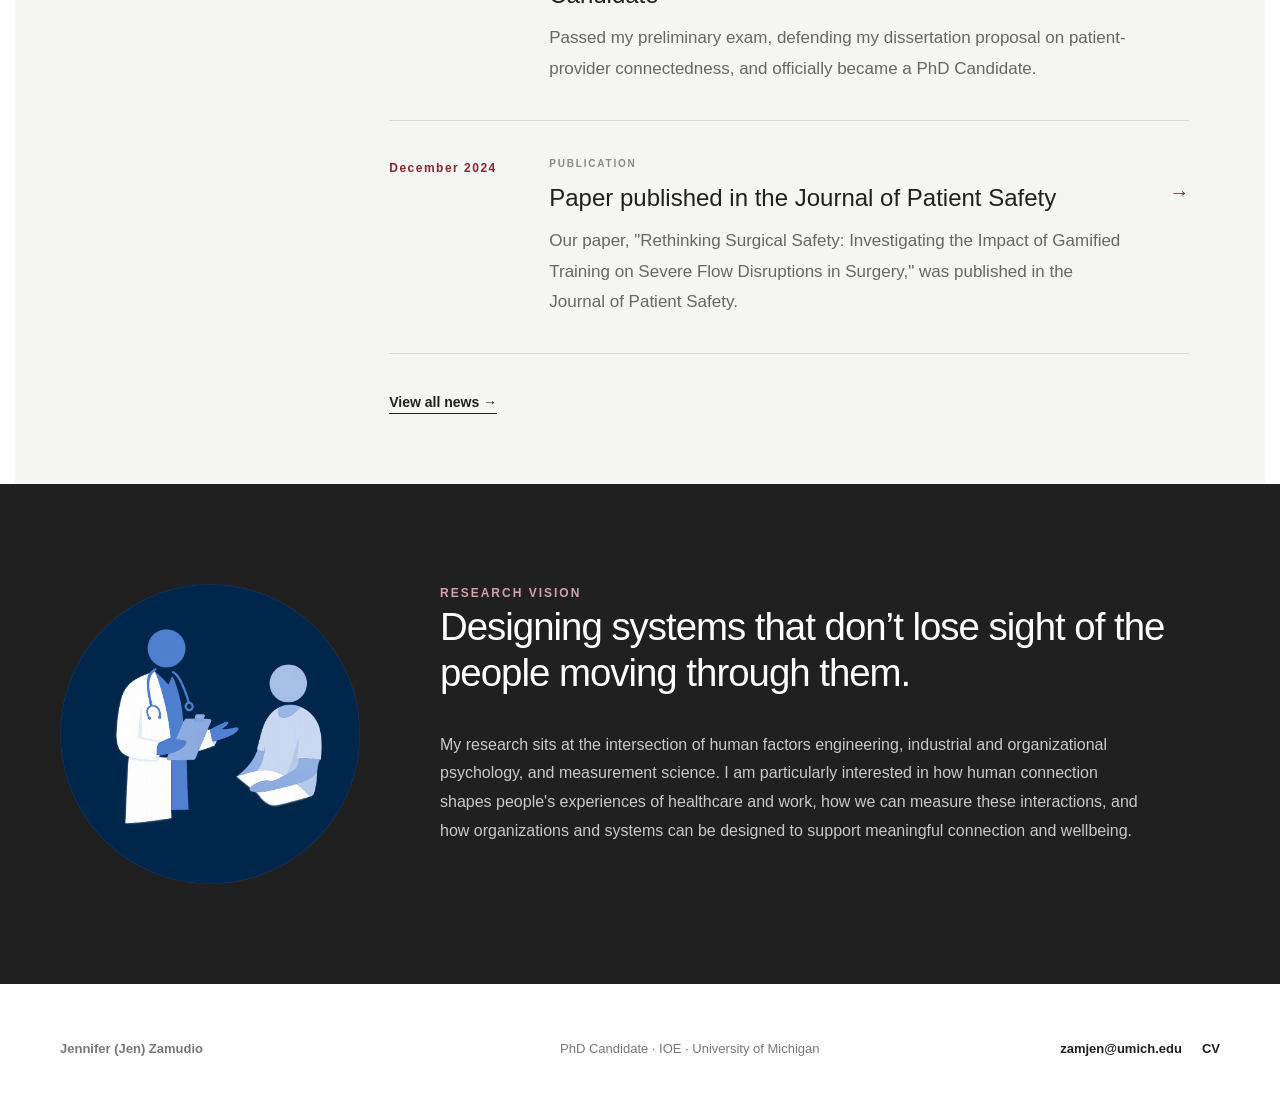
==== commit 030b1e96: "Update about.html" ====
--- a/about.html
+++ b/about.html
@@ -97,10 +97,6 @@
 
     <a href="cv.html">
         View CV →
-    </a>
-
-    <a href="mailto:zamjen@umich.edu">
-        Email →
     </a>
 
 </div>
